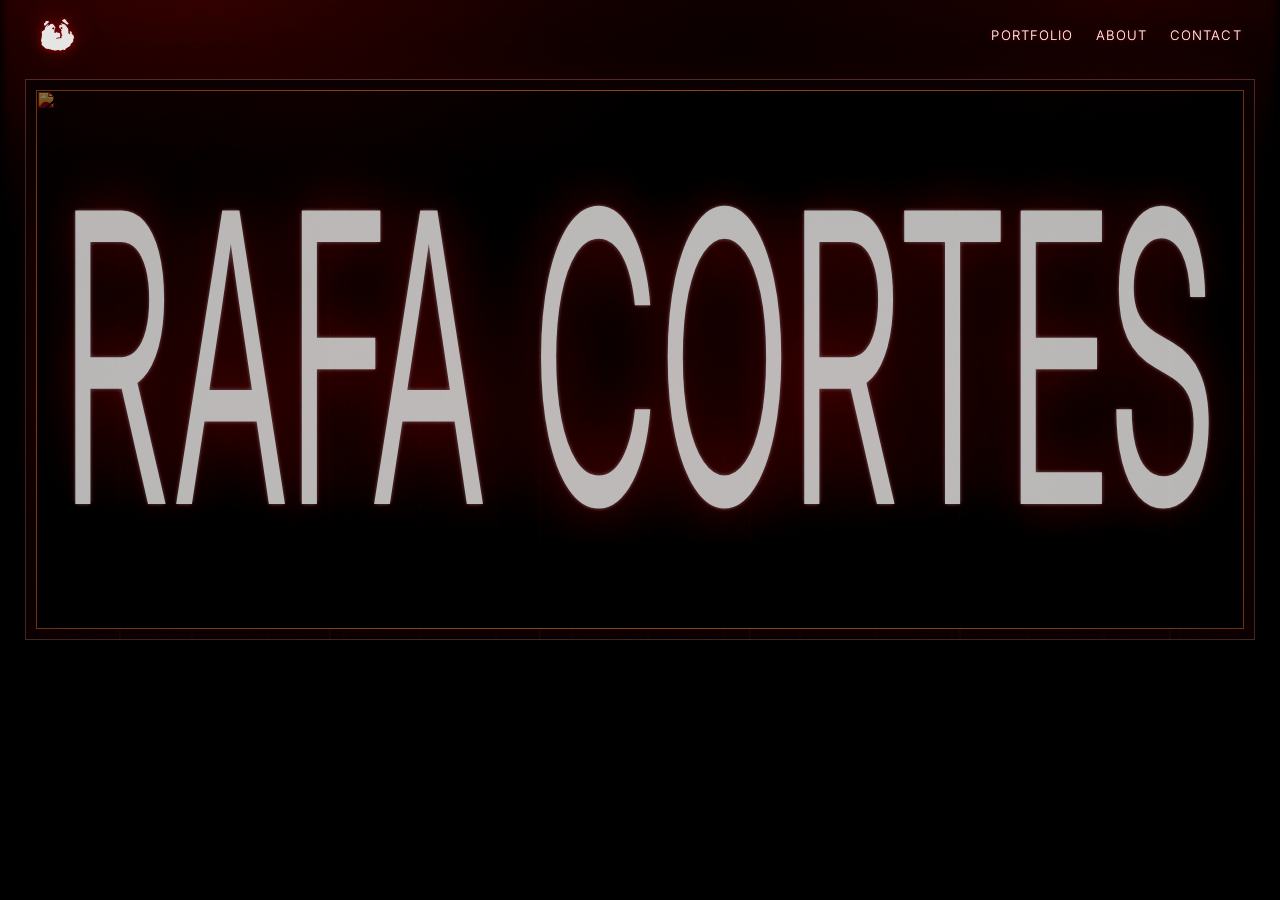
==== index.html @ aa6b23c1 "Initial Commit" ====
<!doctype html>
<html lang="en">
<head>
  <meta charset="UTF-8">
  <meta name="viewport" content="width=device-width, initial-scale=1.0">
  <title>RafaAC</title>
  <link rel="icon" type="image/png" href="assets/favicon.png">
  <link rel="preconnect" href="https://fonts.googleapis.com">
  <link rel="preconnect" href="https://fonts.gstatic.com" crossorigin>
  <link href="https://fonts.googleapis.com/css2?family=Bahiana&family=Inter:wght@300;400;500;700&family=Playfair+Display:wght@400;500&display=swap" rel="stylesheet">
  <link rel="stylesheet" href="styles.css">
</head>
<body>
  <svg width="0" height="0" aria-hidden="true" focusable="false" style="position:absolute">
    <defs>
      <filter id="heroGradientMap" color-interpolation-filters="sRGB">
        <feColorMatrix type="saturate" values="0" result="mono"/>
        <feComponentTransfer in="mono" result="mapped">
          <feFuncR type="table" tableValues="0.08 0.18 0.30 0.48 0.70 0.94 1.00 1.00"/>
          <feFuncG type="table" tableValues="0.02 0.04 0.06 0.10 0.16 0.40 0.78 0.98"/>
          <feFuncB type="table" tableValues="0.10 0.19 0.28 0.30 0.24 0.21 0.30 0.97"/>
        </feComponentTransfer>
      </filter>
    </defs>
  </svg>
  <div class="film-frame">
    <header class="top-bar">
      <a class="brand" href="/">
        <img src="assets/logo.png" alt="Rafa AC">
      </a>
      <nav class="nav-links" aria-label="Primary Navigation">
        <button type="button">Portfolio</button>
        <button type="button">About</button>
        <button type="button">Contact</button>
      </nav>
    </header>
    <div class="top-gradient-underlay" aria-hidden="true"></div>

    <main>
      <section class="hero" aria-label="Main Intro Section">
        <div class="hero-content">
          <figure class="hero-photo-frame" aria-hidden="true">
            <img src="https://ryderjt.com/assets/portfolio/Landscape/IMG_1327.JPG" alt="">
            <img class="hero-photo-gradient" src="https://ryderjt.com/assets/portfolio/Landscape/IMG_1327.JPG" alt="">
          </figure>
          <div class="title-hitbox" data-title="Rafa Cortes">
            <h1>Rafa Cortes</h1>
          </div>
        </div>
      </section>
    </main>
  </div>
  <script>
    const titleEl = document.querySelector(".hero-content h1");
    const titleBox = document.querySelector(".title-hitbox");
    const subtitleEl = document.querySelector(".hero-content p");
    const frameEl = document.querySelector(".hero-photo-frame");

    function fitTitleToFrame() {
      if (!titleEl || !titleBox || !frameEl) return;

      titleBox.style.setProperty("--title-stretch-x", "1");
      titleBox.style.setProperty("--title-stretch-y", "1");
      if (subtitleEl) {
        subtitleEl.style.setProperty("--subtitle-stretch-x", "1");
        subtitleEl.style.setProperty("--subtitle-stretch-y", "1");
      }

      const frameRect = frameEl.getBoundingClientRect();
      const titleRect = titleEl.getBoundingClientRect();
      const subtitleRect = subtitleEl ? subtitleEl.getBoundingClientRect() : null;
      if (!frameRect.width || !frameRect.height || !titleRect.width || !titleRect.height) return;

      const targetWidth = frameRect.width * 0.94;
      const targetHeight = frameRect.height * 0.78;
      const scaleX = targetWidth / titleRect.width;
      const scaleY = targetHeight / titleRect.height;
      let subtitleScaleX = 1;
      let subtitleScaleY = 1;
      if (subtitleRect && subtitleRect.width && subtitleRect.height) {
        const subtitleTargetWidth = frameRect.width * 0.34;
        subtitleScaleX = Math.max(1, Math.min(1.28, subtitleTargetWidth / subtitleRect.width));
        const subtitleTargetHeight = Math.max(subtitleRect.height, (window.innerHeight - frameRect.bottom) * 0.66);
        subtitleScaleY = Math.max(1, Math.min(2.8, subtitleTargetHeight / subtitleRect.height));
      }

      titleBox.style.setProperty("--title-stretch-x", scaleX.toFixed(4));
      titleBox.style.setProperty("--title-stretch-y", scaleY.toFixed(4));
      if (subtitleEl) {
        subtitleEl.style.setProperty("--subtitle-stretch-x", subtitleScaleX.toFixed(4));
        subtitleEl.style.setProperty("--subtitle-stretch-y", subtitleScaleY.toFixed(4));
      }
    }

    window.addEventListener("load", fitTitleToFrame);
    window.addEventListener("resize", fitTitleToFrame);

    if ("ResizeObserver" in window && frameEl) {
      const observer = new ResizeObserver(fitTitleToFrame);
      observer.observe(frameEl);
    }
  </script>
</body>
</html>
---- styles.css ----
:root {
  --bg-black: #060606;
  --text-white: #f7f7f7;
  --accent-red: #c80f16;
  --accent-red-soft: rgba(200, 15, 22, 0.55);
  --film-grain-opacity: 0.15;
  --film-halation-strength: 0.18;
  --film-vignette-opacity: 0.42;
  --film-scratch-opacity: 0.16;
  --film-flicker-opacity: 0.06;
  --film-text-halation: 0.78;
}

@font-face {
  font-family: "Akira Expanded";
  src: local("Akira Expanded"), local("Akira Expanded Demo");
  font-display: swap;
}

* {
  box-sizing: border-box;
}

html,
body {
  margin: 0;
  padding: 0;
  min-height: 100%;
}

body {
  font-family: "Inter", sans-serif;
  background: var(--bg-black);
  color: var(--text-white);
  position: relative;
  overflow-x: hidden;
}

.film-frame {
  min-height: 100vh;
  isolation: isolate;
  position: relative;
  filter: saturate(0.93) contrast(1.16) sepia(0.035) brightness(0.9);
}

.film-frame::before,
.film-frame::after {
  content: "";
  position: fixed;
  inset: 0;
  pointer-events: none;
  z-index: 998;
}

.film-frame::before {
  background:
    repeating-linear-gradient(
      90deg,
      rgba(230, 230, 230, 0) 0,
      rgba(230, 230, 230, 0) 118px,
      rgba(230, 230, 230, var(--film-scratch-opacity)) 120px,
      rgba(230, 230, 230, 0) 121px,
      rgba(230, 230, 230, 0) 210px
    ),
    repeating-linear-gradient(
      90deg,
      rgba(120, 120, 120, 0) 0,
      rgba(120, 120, 120, 0) 39px,
      rgba(120, 120, 120, calc(var(--film-scratch-opacity) * 0.65)) 40px,
      rgba(120, 120, 120, 0) 41px,
      rgba(120, 120, 120, 0) 76px
    );
  mix-blend-mode: screen;
  opacity: 0.2;
  -webkit-mask-image: linear-gradient(
    to bottom,
    rgba(0, 0, 0, 0) 0%,
    rgba(0, 0, 0, 0) 12%,
    rgba(0, 0, 0, 0.35) 22%,
    rgba(0, 0, 0, 0.75) 34%,
    rgba(0, 0, 0, 1) 46%
  );
  mask-image: linear-gradient(
    to bottom,
    rgba(0, 0, 0, 0) 0%,
    rgba(0, 0, 0, 0) 12%,
    rgba(0, 0, 0, 0.35) 22%,
    rgba(0, 0, 0, 0.75) 34%,
    rgba(0, 0, 0, 1) 46%
  );
}

.film-frame::after {
  background:
    radial-gradient(circle at 14% 24%, rgba(255, 255, 255, calc(var(--film-flicker-opacity) * 0.9)) 0 1px, rgba(255, 255, 255, 0) 2px),
    radial-gradient(circle at 72% 62%, rgba(255, 255, 255, calc(var(--film-flicker-opacity) * 0.8)) 0 1px, rgba(255, 255, 255, 0) 2px),
    radial-gradient(circle at 48% 78%, rgba(255, 255, 255, calc(var(--film-flicker-opacity) * 0.7)) 0 1px, rgba(255, 255, 255, 0) 2px);
  background-size: 320px 320px, 270px 270px, 350px 350px;
  mix-blend-mode: screen;
  opacity: 0.32;
  animation: filmFlicker 1.6s steps(4, end) infinite;
}

body::before,
body::after {
  content: "";
  position: fixed;
  inset: -30%;
  pointer-events: none;
  z-index: 999;
}

body::before {
  z-index: 0;
  background:
    radial-gradient(
      circle at 22% 12%,
      rgba(214, 24, 35, calc(var(--film-halation-strength) * 0.95)) 0%,
      rgba(214, 24, 35, 0) 44%
    ),
    radial-gradient(
      circle at 78% 16%,
      rgba(174, 20, 29, calc(var(--film-halation-strength) * 0.7)) 0%,
      rgba(174, 20, 29, 0) 38%
    ),
    radial-gradient(
      circle at 50% 84%,
      rgba(74, 12, 14, calc(var(--film-halation-strength) * 0.42)) 0%,
      rgba(74, 12, 14, 0) 54%
    );
  mix-blend-mode: screen;
  filter: blur(24px) saturate(1.05);
}

body::after {
  inset: 0;
  background-image:
    radial-gradient(ellipse at center, rgba(0, 0, 0, 0) 36%, rgba(0, 0, 0, var(--film-vignette-opacity)) 100%),
    url("data:image/svg+xml,%3Csvg xmlns='http://www.w3.org/2000/svg' viewBox='0 0 160 160'%3E%3Cfilter id='g'%3E%3CfeTurbulence type='fractalNoise' baseFrequency='1.85' numOctaves='2' stitchTiles='stitch'/%3E%3C/filter%3E%3Crect width='160' height='160' filter='url(%23g)'/%3E%3C/svg%3E");
  background-size: cover, 210px 210px;
  background-repeat: no-repeat, repeat;
  mix-blend-mode: soft-light;
  opacity: calc(var(--film-grain-opacity) + 0.06);
  animation: grainShift 0.22s steps(2, end) infinite;
}

@keyframes grainShift {
  0% {
    transform: translate(0, 0);
  }
  25% {
    transform: translate(-1.2%, 0.8%);
  }
  50% {
    transform: translate(1%, -1.1%);
  }
  75% {
    transform: translate(-0.6%, -0.7%);
  }
  100% {
    transform: translate(0, 0);
  }
}

@keyframes filmFlicker {
  0% {
    opacity: 0.22;
  }
  20% {
    opacity: 0.31;
  }
  40% {
    opacity: 0.25;
  }
  72% {
    opacity: 0.36;
  }
  100% {
    opacity: 0.27;
  }
}

.top-bar {
  position: fixed;
  top: 0;
  left: 0;
  width: 100%;
  z-index: 10;
  display: flex;
  align-items: center;
  justify-content: space-between;
  padding: 1rem clamp(1rem, 3vw, 2.5rem);
  font-size: clamp(0.82rem, 1vw, 0.96rem);
  isolation: isolate;
}

.top-bar::after {
  content: none;
}

.top-gradient-underlay {
  position: fixed;
  top: -10vh;
  left: 0;
  width: 100%;
  height: min(54vh, 470px);
  z-index: 1;
  pointer-events: none;
  background:
    radial-gradient(
      ellipse 76% 78% at 14% 16%,
      rgba(200, 15, 22, 0.36) 0%,
      rgba(200, 15, 22, 0.2) 34%,
      rgba(200, 15, 22, 0.07) 60%,
      rgba(200, 15, 22, 0) 84%
    ),
    radial-gradient(
      ellipse 56% 66% at 88% 14%,
      rgba(200, 15, 22, 0.27) 0%,
      rgba(200, 15, 22, 0.15) 34%,
      rgba(200, 15, 22, 0.06) 58%,
      rgba(200, 15, 22, 0) 82%
    );
  filter: blur(6px);
}

.brand {
  position: relative;
  display: inline-flex;
  align-items: center;
  text-decoration: none;
}

.brand::after {
  content: "";
  position: absolute;
  inset: -24% -12%;
  z-index: -1;
  pointer-events: none;
  background:
    radial-gradient(
      ellipse at 38% 42%,
      rgba(214, 24, 35, calc(var(--film-halation-strength) * 1.25)) 0%,
      rgba(214, 24, 35, 0) 62%
    ),
    radial-gradient(
      ellipse at 62% 54%,
      rgba(174, 20, 29, calc(var(--film-halation-strength) * 0.95)) 0%,
      rgba(174, 20, 29, 0) 66%
    );
  filter: blur(9px);
  mix-blend-mode: screen;
  opacity: 0.8;
}

.brand img {
  display: block;
  width: auto;
  height: clamp(28px, 3vw, 40px);
  filter:
    drop-shadow(0 0 0.2em rgba(214, 24, 35, calc(var(--film-text-halation) * 0.7)))
    drop-shadow(0 0 0.45em rgba(174, 20, 29, calc(var(--film-text-halation) * 0.55)))
    drop-shadow(0 0 0.9em rgba(74, 12, 14, calc(var(--film-text-halation) * 0.45)));
}

.nav-links {
  display: flex;
  gap: clamp(0.5rem, 1.8vw, 1.5rem);
}

.nav-links button {
  border: none;
  background: transparent;
  color: var(--text-white);
  font: inherit;
  font-weight: 300;
  text-transform: uppercase;
  letter-spacing: 0.08em;
  cursor: pointer;
  padding: 0.25rem 0;
}

.hero {
  position: relative;
  min-height: 100vh;
  width: 100%;
  display: grid;
  place-items: center;
  text-align: center;
  padding: 5rem 1rem 2rem;
  background: var(--bg-black);
  overflow: hidden;
}

.hero::before {
  content: "";
  position: absolute;
  inset: 0;
  z-index: 0;
  pointer-events: none;
  background-image: url("data:image/svg+xml,%3Csvg xmlns='http://www.w3.org/2000/svg' viewBox='0 0 220 220'%3E%3Cfilter id='n'%3E%3CfeTurbulence type='fractalNoise' baseFrequency='1.35' numOctaves='2' stitchTiles='stitch'/%3E%3C/filter%3E%3Crect width='220' height='220' filter='url(%23n)' opacity='1'/%3E%3C/svg%3E");
  background-size: 320px 320px;
  mix-blend-mode: multiply;
  opacity: 1;
  filter: grayscale(1) contrast(430%) brightness(0.88);
}

.hero::after {
  content: "";
  position: absolute;
  inset: 0;
  z-index: 0;
  pointer-events: none;
  background-image: url("data:image/svg+xml,%3Csvg xmlns='http://www.w3.org/2000/svg' viewBox='0 0 160 160'%3E%3Cfilter id='n2'%3E%3CfeTurbulence type='turbulence' baseFrequency='2.4' numOctaves='1' stitchTiles='stitch'/%3E%3C/filter%3E%3Crect width='160' height='160' filter='url(%23n2)' opacity='1'/%3E%3C/svg%3E");
  background-size: 190px 190px;
  mix-blend-mode: soft-light;
  opacity: 0.84;
  filter: grayscale(1) contrast(520%);
}

.hero-content {
  --hero-frame-ratio: 11 / 5;
  --hero-image-position: 50% 45%;
  --subtitle-bottom-pad: clamp(0.8rem, 2vh, 1.6rem);
  position: relative;
  z-index: 2;
  transform: translateY(0);
  display: grid;
  grid-template-areas:
    "stack"
    "spacer"
    "subtitle";
  grid-template-rows: auto 1fr auto;
  justify-items: center;
  align-self: stretch;
  row-gap: 0.55rem;
  min-height: 100%;
  padding-bottom: var(--subtitle-bottom-pad);
  width: min(96vw, 1340px);
  margin: 0 auto;
}

.hero-photo-frame {
  grid-area: stack;
  position: relative;
  width: min(96vw, 1340px);
  aspect-ratio: var(--hero-frame-ratio);
  transform: none;
  margin: 0;
  z-index: 0;
  overflow: hidden;
  border: 10px solid #1f1212;
  outline: 1px solid rgba(255, 255, 255, 0.18);
  box-shadow:
    0 20px 55px rgba(0, 0, 0, 0.65),
    0 0 0 1px rgba(96, 24, 24, 0.55),
    0 0 38px rgba(114, 16, 22, 0.42);
}

.hero-photo-frame img {
  position: relative;
  z-index: 0;
  display: block;
  width: 100%;
  height: 100%;
  object-fit: cover;
  object-position: var(--hero-image-position);
  filter: grayscale(1) contrast(1.12) brightness(0.78);
}

.hero-photo-frame .hero-photo-gradient {
  position: absolute;
  inset: 0;
  z-index: 1;
  width: 100%;
  height: 100%;
  object-fit: cover;
  object-position: var(--hero-image-position);
  filter: url(#heroGradientMap) contrast(1.14) brightness(0.8);
}

.hero-photo-frame::before {
  content: none;
  position: absolute;
  inset: 0;
  z-index: 1;
  pointer-events: none;
}

.hero-photo-frame::after {
  content: "";
  position: absolute;
  inset: 0;
  z-index: 2;
  background-image: radial-gradient(ellipse at center, rgba(0, 0, 0, 0) 32%, rgba(0, 0, 0, 0.36) 100%);
  pointer-events: none;
}

.title-hitbox {
  --title-stretch-x: 1;
  --title-stretch-y: 1;
  grid-area: stack;
  display: grid;
  place-items: center;
  position: relative;
  z-index: 3;
  width: 100%;
  height: 100%;
  max-width: 100%;
  max-height: 100%;
}

.title-hitbox::before {
  content: attr(data-title);
  position: absolute;
  inset: 0;
  display: grid;
  place-items: center;
  font-size: clamp(2.4rem, 8vw, 7rem);
  line-height: 1.08;
  font-family: "Akira Expanded", "Inter", sans-serif;
  font-weight: 400;
  text-transform: uppercase;
  letter-spacing: 0.015em;
  white-space: nowrap;
  color: transparent;
  background-image: url("https://ryderjt.com/assets/portfolio/Landscape/IMG_1327.JPG");
  background-size:
    calc(100% / var(--title-stretch-x))
    calc(100% / var(--title-stretch-y));
  background-position: center;
  -webkit-background-clip: text;
  background-clip: text;
  filter: grayscale(1) contrast(1.12) brightness(0.78);
  transform: scale(var(--title-stretch-x), var(--title-stretch-y));
  transform-origin: center center;
  pointer-events: none;
}

:is(h1, h2, h3, h4, h5, h6, p, a, button, span, li, label, small, strong, em) {
  text-shadow:
    0 0 0.02em rgba(255, 255, 255, 0.5),
    0 0 0.22em rgba(214, 24, 35, calc(var(--film-text-halation) * 0.75)),
    0 0 0.5em rgba(174, 20, 29, calc(var(--film-text-halation) * 0.62)),
    0 0 0.95em rgba(74, 12, 14, calc(var(--film-text-halation) * 0.48));
}

.hero-content::before {
  content: "";
  position: absolute;
  left: 50%;
  top: 42%;
  width: min(96vw, 1250px);
  height: min(52vh, 560px);
  transform: translate(-50%, -50%);
  pointer-events: none;
  z-index: -1;
  background: radial-gradient(
    ellipse at center,
    rgba(200, 15, 22, 0.11) 0%,
    rgba(200, 15, 22, 0.06) 38%,
    rgba(200, 15, 22, 0.02) 66%,
    rgba(200, 15, 22, 0) 90%
  );
  filter: blur(14px);
  -webkit-mask-image: linear-gradient(
    to bottom,
    transparent 0%,
    rgba(0, 0, 0, 0.85) 18%,
    rgba(0, 0, 0, 0.95) 50%,
    rgba(0, 0, 0, 0.85) 82%,
    transparent 100%
  );
  mask-image: linear-gradient(
    to bottom,
    transparent 0%,
    rgba(0, 0, 0, 0.85) 18%,
    rgba(0, 0, 0, 0.95) 50%,
    rgba(0, 0, 0, 0.85) 82%,
    transparent 100%
  );
}

.hero-content h1 {
  margin: 0;
  width: auto;
  max-width: none;
  font-size: clamp(2.4rem, 8vw, 7rem);
  line-height: 1.08;
  font-family: "Akira Expanded", "Inter", sans-serif;
  font-weight: 400;
  text-transform: uppercase;
  letter-spacing: 0.015em;
  white-space: nowrap;
  transform: scale(var(--title-stretch-x), var(--title-stretch-y));
  transform-origin: center center;
  filter: drop-shadow(0 8px 18px rgba(0, 0, 0, 0.35));
  color: #ffffff;
  mix-blend-mode: difference;
  opacity: 0.75;
}

.hero-content p {
  --subtitle-stretch-x: 1;
  --subtitle-stretch-y: 1;
  grid-area: subtitle;
  margin: 0;
  position: relative;
  z-index: 2;
  font-size: clamp(0.95rem, 1.2vw, 1.1rem);
  font-weight: 300;
  font-family: "Playfair Display", serif;
  text-transform: lowercase;
  letter-spacing: 0.08em;
  transform: scale(var(--subtitle-stretch-x), var(--subtitle-stretch-y));
  transform-origin: center top;
  color: transparent;
  background-image: linear-gradient(
    90deg,
    #f3f3f3 0%,
    #a53b17 20%,
    #6e071a 46%,
    #bf3d10 68%,
    #f3f3f3 100%
  );
  -webkit-background-clip: text;
  background-clip: text;
  filter: contrast(1.08) brightness(0.88);
  opacity: 0.75;
}

@media (max-width: 1120px) {
  .hero-content {
    --hero-frame-ratio: 16 / 9;
    --hero-image-position: 50% 48%;
  }
}

@media (max-width: 860px) {
  .hero-content {
    --hero-frame-ratio: 4 / 3;
    --hero-image-position: 50% 52%;
  }
}

@media (max-width: 680px) {
  .hero-content {
    --hero-frame-ratio: 1 / 1;
    --hero-image-position: 50% 56%;
  }
}

@media (max-width: 560px) {
  .hero-content {
    --hero-frame-ratio: 5 / 6;
    --hero-image-position: 50% 60%;
    transform: translateY(0);
    row-gap: 0.45rem;
  }

  .hero-photo-frame {
    width: min(97vw, 700px);
    border-width: 8px;
  }

  .top-bar {
    padding-top: 0.9rem;
    padding-bottom: 0.9rem;
  }

  .nav-links {
    gap: 0.75rem;
  }

  .nav-links button {
    font-size: 0.82rem;
  }
}

@media (prefers-reduced-motion: reduce) {
  .film-frame::after,
  body::after {
    animation: none;
  }
}
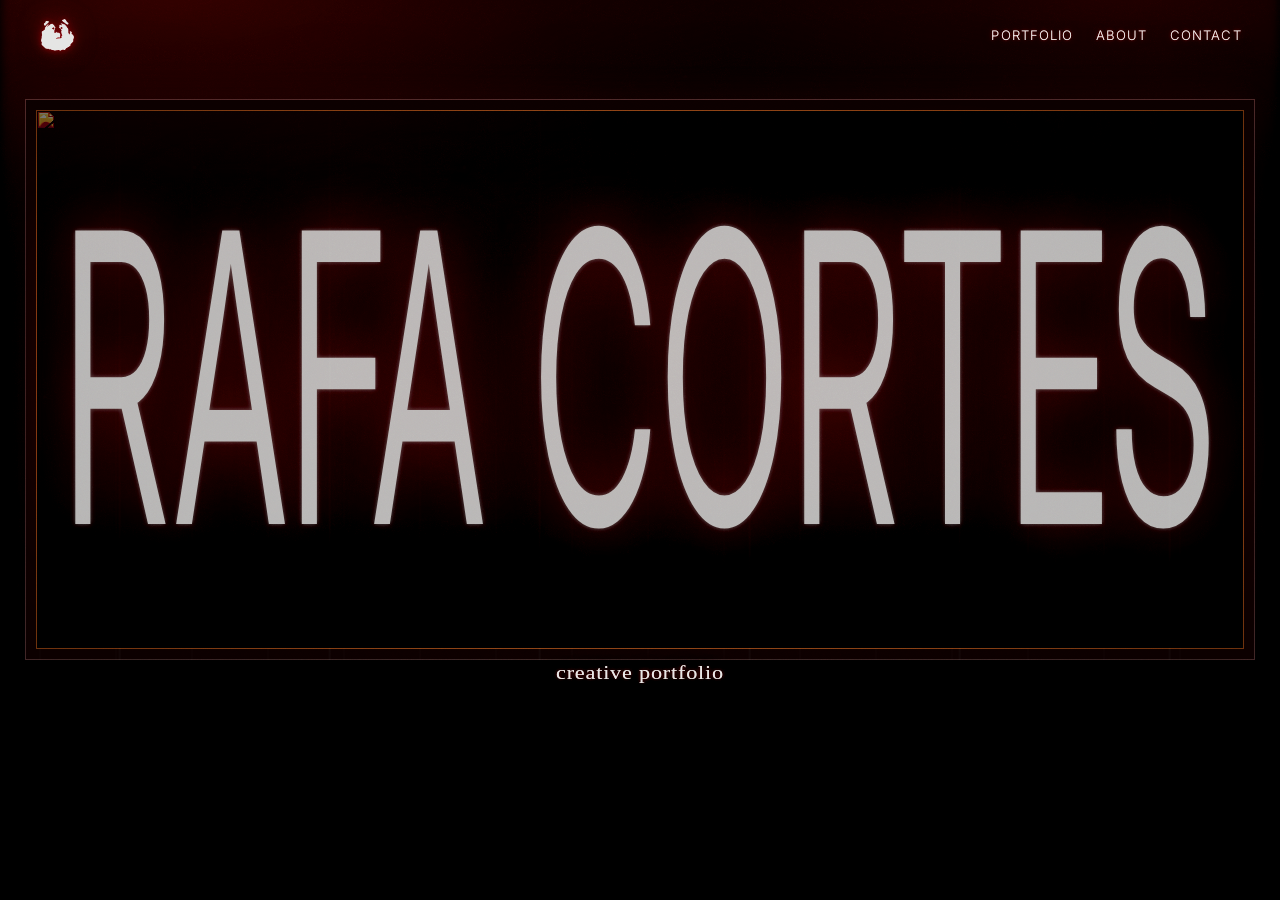
==== commit fb3d0943: "commit" ====
--- a/index.html
+++ b/index.html
@@ -46,6 +46,7 @@
           <div class="title-hitbox" data-title="Rafa Cortes">
             <h1>Rafa Cortes</h1>
           </div>
+          <p>creative portfolio</p>
         </div>
       </section>
     </main>
@@ -63,7 +64,6 @@
       titleBox.style.setProperty("--title-stretch-y", "1");
       if (subtitleEl) {
         subtitleEl.style.setProperty("--subtitle-stretch-x", "1");
-        subtitleEl.style.setProperty("--subtitle-stretch-y", "1");
       }
 
       const frameRect = frameEl.getBoundingClientRect();
@@ -76,19 +76,15 @@
       const scaleX = targetWidth / titleRect.width;
       const scaleY = targetHeight / titleRect.height;
       let subtitleScaleX = 1;
-      let subtitleScaleY = 1;
       if (subtitleRect && subtitleRect.width && subtitleRect.height) {
-        const subtitleTargetWidth = frameRect.width * 0.34;
-        subtitleScaleX = Math.max(1, Math.min(1.28, subtitleTargetWidth / subtitleRect.width));
-        const subtitleTargetHeight = Math.max(subtitleRect.height, (window.innerHeight - frameRect.bottom) * 0.66);
-        subtitleScaleY = Math.max(1, Math.min(2.8, subtitleTargetHeight / subtitleRect.height));
+        const subtitleTargetWidth = frameRect.width * 0.48;
+        subtitleScaleX = Math.max(1, Math.min(1.2, subtitleTargetWidth / subtitleRect.width));
       }
 
       titleBox.style.setProperty("--title-stretch-x", scaleX.toFixed(4));
       titleBox.style.setProperty("--title-stretch-y", scaleY.toFixed(4));
       if (subtitleEl) {
         subtitleEl.style.setProperty("--subtitle-stretch-x", subtitleScaleX.toFixed(4));
-        subtitleEl.style.setProperty("--subtitle-stretch-y", subtitleScaleY.toFixed(4));
       }
     }
 
--- a/styles.css
+++ b/styles.css
@@ -287,7 +287,7 @@
   display: grid;
   place-items: center;
   text-align: center;
-  padding: 5rem 1rem 2rem;
+  padding: 6.25rem 1rem 2rem;
   background: var(--bg-black);
   overflow: hidden;
 }
@@ -328,13 +328,12 @@
   display: grid;
   grid-template-areas:
     "stack"
-    "spacer"
     "subtitle";
-  grid-template-rows: auto 1fr auto;
+  grid-template-rows: auto auto;
   justify-items: center;
-  align-self: stretch;
-  row-gap: 0.55rem;
-  min-height: 100%;
+  align-self: start;
+  row-gap: 0.2rem;
+  min-height: 0;
   padding-bottom: var(--subtitle-bottom-pad);
   width: min(96vw, 1340px);
   margin: 0 auto;
@@ -502,31 +501,20 @@
 
 .hero-content p {
   --subtitle-stretch-x: 1;
-  --subtitle-stretch-y: 1;
   grid-area: subtitle;
   margin: 0;
   position: relative;
   z-index: 2;
-  font-size: clamp(0.95rem, 1.2vw, 1.1rem);
-  font-weight: 300;
+  font-size: clamp(1.05rem, 1.45vw, 1.3rem);
+  font-weight: 400;
   font-family: "Playfair Display", serif;
   text-transform: lowercase;
-  letter-spacing: 0.08em;
-  transform: scale(var(--subtitle-stretch-x), var(--subtitle-stretch-y));
+  letter-spacing: 0.035em;
+  color: var(--text-white);
+  filter: none;
+  opacity: 1;
+  transform: scaleX(var(--subtitle-stretch-x));
   transform-origin: center top;
-  color: transparent;
-  background-image: linear-gradient(
-    90deg,
-    #f3f3f3 0%,
-    #a53b17 20%,
-    #6e071a 46%,
-    #bf3d10 68%,
-    #f3f3f3 100%
-  );
-  -webkit-background-clip: text;
-  background-clip: text;
-  filter: contrast(1.08) brightness(0.88);
-  opacity: 0.75;
 }
 
 @media (max-width: 1120px) {
@@ -555,7 +543,7 @@
     --hero-frame-ratio: 5 / 6;
     --hero-image-position: 50% 60%;
     transform: translateY(0);
-    row-gap: 0.45rem;
+    row-gap: 0.2rem;
   }
 
   .hero-photo-frame {
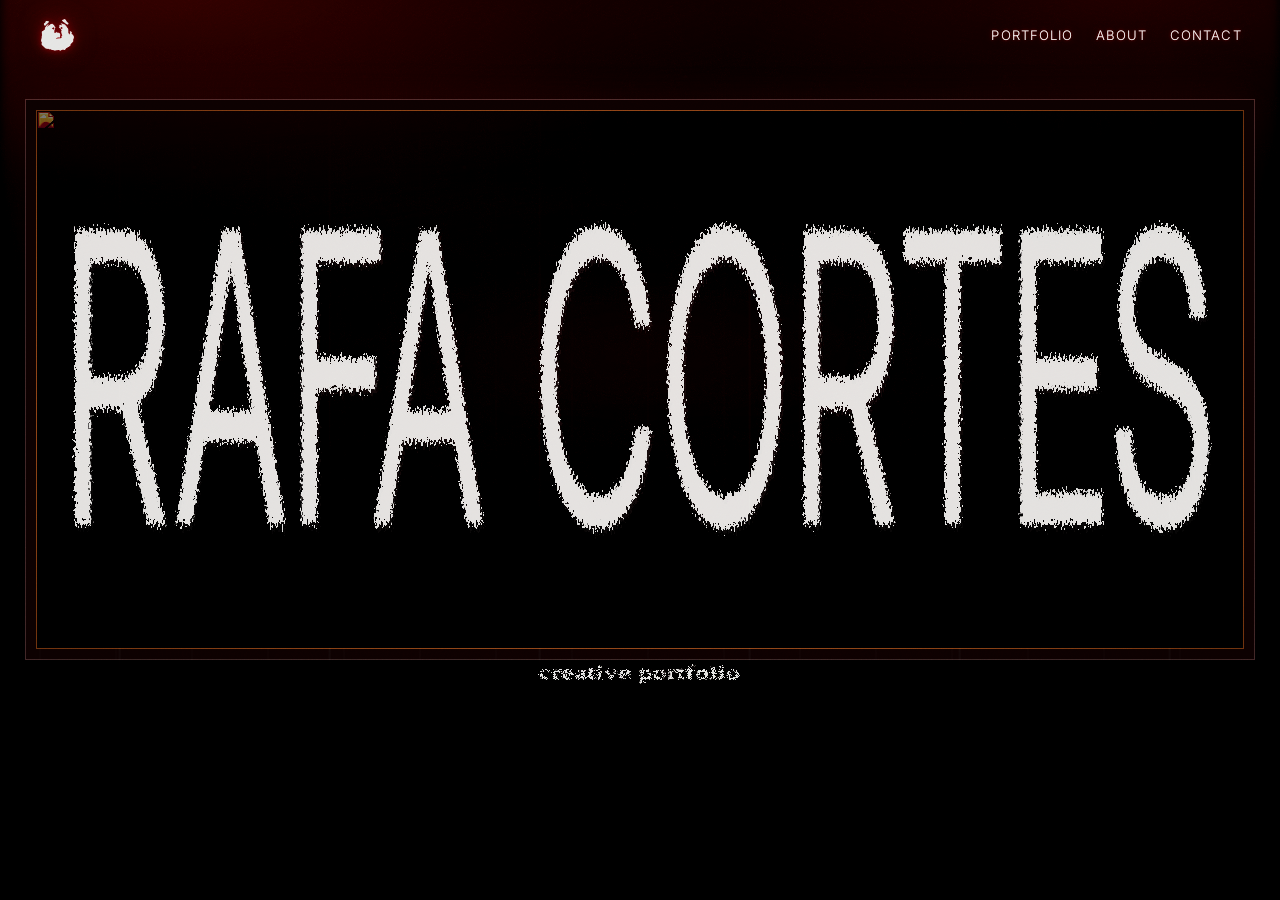
==== commit 8b2af471: "commit" ====
--- a/index.html
+++ b/index.html
@@ -19,6 +19,13 @@
           <feFuncR type="table" tableValues="0.08 0.18 0.30 0.48 0.70 0.94 1.00 1.00"/>
           <feFuncG type="table" tableValues="0.02 0.04 0.06 0.10 0.16 0.40 0.78 0.98"/>
           <feFuncB type="table" tableValues="0.10 0.19 0.28 0.30 0.24 0.21 0.30 0.97"/>
+        </feComponentTransfer>
+      </filter>
+      <filter id="distressedText" x="-10%" y="-18%" width="120%" height="140%" color-interpolation-filters="sRGB">
+        <feTurbulence type="fractalNoise" baseFrequency="0.95" numOctaves="2" seed="7" result="noise"/>
+        <feDisplacementMap in="SourceGraphic" in2="noise" scale="6" xChannelSelector="R" yChannelSelector="G" result="warped"/>
+        <feComponentTransfer in="warped">
+          <feFuncA type="table" tableValues="0 0.08 0.32 0.88 1 1"/>
         </feComponentTransfer>
       </filter>
     </defs>
@@ -46,7 +53,7 @@
           <div class="title-hitbox" data-title="Rafa Cortes">
             <h1>Rafa Cortes</h1>
           </div>
-          <p>creative portfolio</p>
+          <p data-subtitle="creative portfolio">creative portfolio</p>
         </div>
       </section>
     </main>
--- a/styles.css
+++ b/styles.css
@@ -9,6 +9,9 @@
   --film-scratch-opacity: 0.16;
   --film-flicker-opacity: 0.06;
   --film-text-halation: 0.78;
+  --film-dust-opacity: 0.12;
+  --film-wear-opacity: 0.14;
+  --text-distress-opacity: 0.9;
 }
 
 @font-face {
@@ -135,12 +138,17 @@
 body::after {
   inset: 0;
   background-image:
+    radial-gradient(circle at 12% 18%, rgba(0, 0, 0, var(--film-wear-opacity)) 0 2.4%, rgba(0, 0, 0, 0) 6%),
+    radial-gradient(circle at 78% 66%, rgba(0, 0, 0, calc(var(--film-wear-opacity) * 0.92)) 0 1.9%, rgba(0, 0, 0, 0) 5%),
+    radial-gradient(circle at 44% 82%, rgba(0, 0, 0, calc(var(--film-wear-opacity) * 0.78)) 0 1.6%, rgba(0, 0, 0, 0) 4.2%),
+    repeating-radial-gradient(circle at center, rgba(255, 255, 255, var(--film-dust-opacity)) 0 0.6px, rgba(255, 255, 255, 0) 1.2px 4px),
     radial-gradient(ellipse at center, rgba(0, 0, 0, 0) 36%, rgba(0, 0, 0, var(--film-vignette-opacity)) 100%),
     url("data:image/svg+xml,%3Csvg xmlns='http://www.w3.org/2000/svg' viewBox='0 0 160 160'%3E%3Cfilter id='g'%3E%3CfeTurbulence type='fractalNoise' baseFrequency='1.85' numOctaves='2' stitchTiles='stitch'/%3E%3C/filter%3E%3Crect width='160' height='160' filter='url(%23g)'/%3E%3C/svg%3E");
-  background-size: cover, 210px 210px;
-  background-repeat: no-repeat, repeat;
+  background-size: 100% 100%, 100% 100%, 100% 100%, 190px 190px, cover, 210px 210px;
+  background-repeat: no-repeat, no-repeat, no-repeat, repeat, no-repeat, repeat;
+  background-position: 0 0, 0 0, 0 0, 0 0, 0 0, 0 0;
   mix-blend-mode: soft-light;
-  opacity: calc(var(--film-grain-opacity) + 0.06);
+  opacity: calc(var(--film-grain-opacity) + 0.08);
   animation: grainShift 0.22s steps(2, end) infinite;
 }
 
@@ -423,16 +431,46 @@
   letter-spacing: 0.015em;
   white-space: nowrap;
   color: transparent;
-  background-image: url("https://ryderjt.com/assets/portfolio/Landscape/IMG_1327.JPG");
+  background-image:
+    repeating-linear-gradient(
+      180deg,
+      rgba(255, 255, 255, 0.97) 0,
+      rgba(255, 255, 255, 0.97) 3px,
+      rgba(236, 236, 236, 0.93) 4px,
+      rgba(255, 255, 255, 0.97) 6px
+    ),
+    url("data:image/svg+xml,%3Csvg xmlns='http://www.w3.org/2000/svg' viewBox='0 0 160 160'%3E%3Cfilter id='g'%3E%3CfeTurbulence type='fractalNoise' baseFrequency='1.9' numOctaves='2' stitchTiles='stitch'/%3E%3C/filter%3E%3Crect width='160' height='160' filter='url(%23g)'/%3E%3C/svg%3E");
   background-size:
-    calc(100% / var(--title-stretch-x))
-    calc(100% / var(--title-stretch-y));
-  background-position: center;
+    calc(100% / var(--title-stretch-x)) calc(100% / var(--title-stretch-y)),
+    150px 150px;
+  background-position: center, center;
+  background-blend-mode: normal, multiply;
   -webkit-background-clip: text;
   background-clip: text;
-  filter: grayscale(1) contrast(1.12) brightness(0.78);
+  filter: url(#distressedText) contrast(1.08) brightness(1.06);
   transform: scale(var(--title-stretch-x), var(--title-stretch-y));
   transform-origin: center center;
+  opacity: var(--text-distress-opacity);
+  pointer-events: none;
+}
+
+.title-hitbox::after {
+  content: attr(data-title);
+  position: absolute;
+  inset: 0;
+  display: grid;
+  place-items: center;
+  font-size: clamp(2.4rem, 8vw, 7rem);
+  line-height: 1.08;
+  font-family: "Akira Expanded", "Inter", sans-serif;
+  font-weight: 400;
+  text-transform: uppercase;
+  letter-spacing: 0.015em;
+  white-space: nowrap;
+  color: rgba(255, 255, 255, 0.18);
+  transform: scale(var(--title-stretch-x), var(--title-stretch-y)) translate(0.012em, 0.01em);
+  transform-origin: center center;
+  filter: url(#distressedText) blur(0.15px);
   pointer-events: none;
 }
 
@@ -493,10 +531,10 @@
   white-space: nowrap;
   transform: scale(var(--title-stretch-x), var(--title-stretch-y));
   transform-origin: center center;
-  filter: drop-shadow(0 8px 18px rgba(0, 0, 0, 0.35));
-  color: #ffffff;
-  mix-blend-mode: difference;
-  opacity: 0.75;
+  color: transparent;
+  filter: none;
+  text-shadow: none;
+  opacity: 0;
 }
 
 .hero-content p {
@@ -510,11 +548,54 @@
   font-family: "Playfair Display", serif;
   text-transform: lowercase;
   letter-spacing: 0.035em;
-  color: var(--text-white);
+  color: transparent;
   filter: none;
+  text-shadow: none;
   opacity: 1;
   transform: scaleX(var(--subtitle-stretch-x));
   transform-origin: center top;
+}
+
+.hero-content p::before {
+  content: attr(data-subtitle);
+  position: absolute;
+  inset: 0;
+  z-index: 1;
+  display: grid;
+  place-items: center;
+  color: transparent;
+  background-image:
+    repeating-linear-gradient(
+      180deg,
+      rgba(255, 255, 255, 0.98) 0,
+      rgba(255, 255, 255, 0.98) 2px,
+      rgba(236, 236, 236, 0.92) 3px,
+      rgba(255, 255, 255, 0.98) 5px
+    ),
+    url("data:image/svg+xml,%3Csvg xmlns='http://www.w3.org/2000/svg' viewBox='0 0 160 160'%3E%3Cfilter id='g'%3E%3CfeTurbulence type='fractalNoise' baseFrequency='2.1' numOctaves='2' stitchTiles='stitch'/%3E%3C/filter%3E%3Crect width='160' height='160' filter='url(%23g)'/%3E%3C/svg%3E");
+  background-size: 100% 100%, 130px 130px;
+  background-position: center, center;
+  background-blend-mode: normal, multiply;
+  -webkit-background-clip: text;
+  background-clip: text;
+  filter: url(#distressedText) contrast(1.06) brightness(1.04);
+  transform: scaleX(var(--subtitle-stretch-x));
+  transform-origin: center top;
+  pointer-events: none;
+}
+
+.hero-content p::after {
+  content: attr(data-subtitle);
+  position: absolute;
+  inset: 0;
+  z-index: 1;
+  display: grid;
+  place-items: center;
+  color: rgba(255, 255, 255, 0.16);
+  filter: url(#distressedText) blur(0.12px);
+  transform: scaleX(var(--subtitle-stretch-x)) translate(0.014em, 0.008em);
+  transform-origin: center top;
+  pointer-events: none;
 }
 
 @media (max-width: 1120px) {
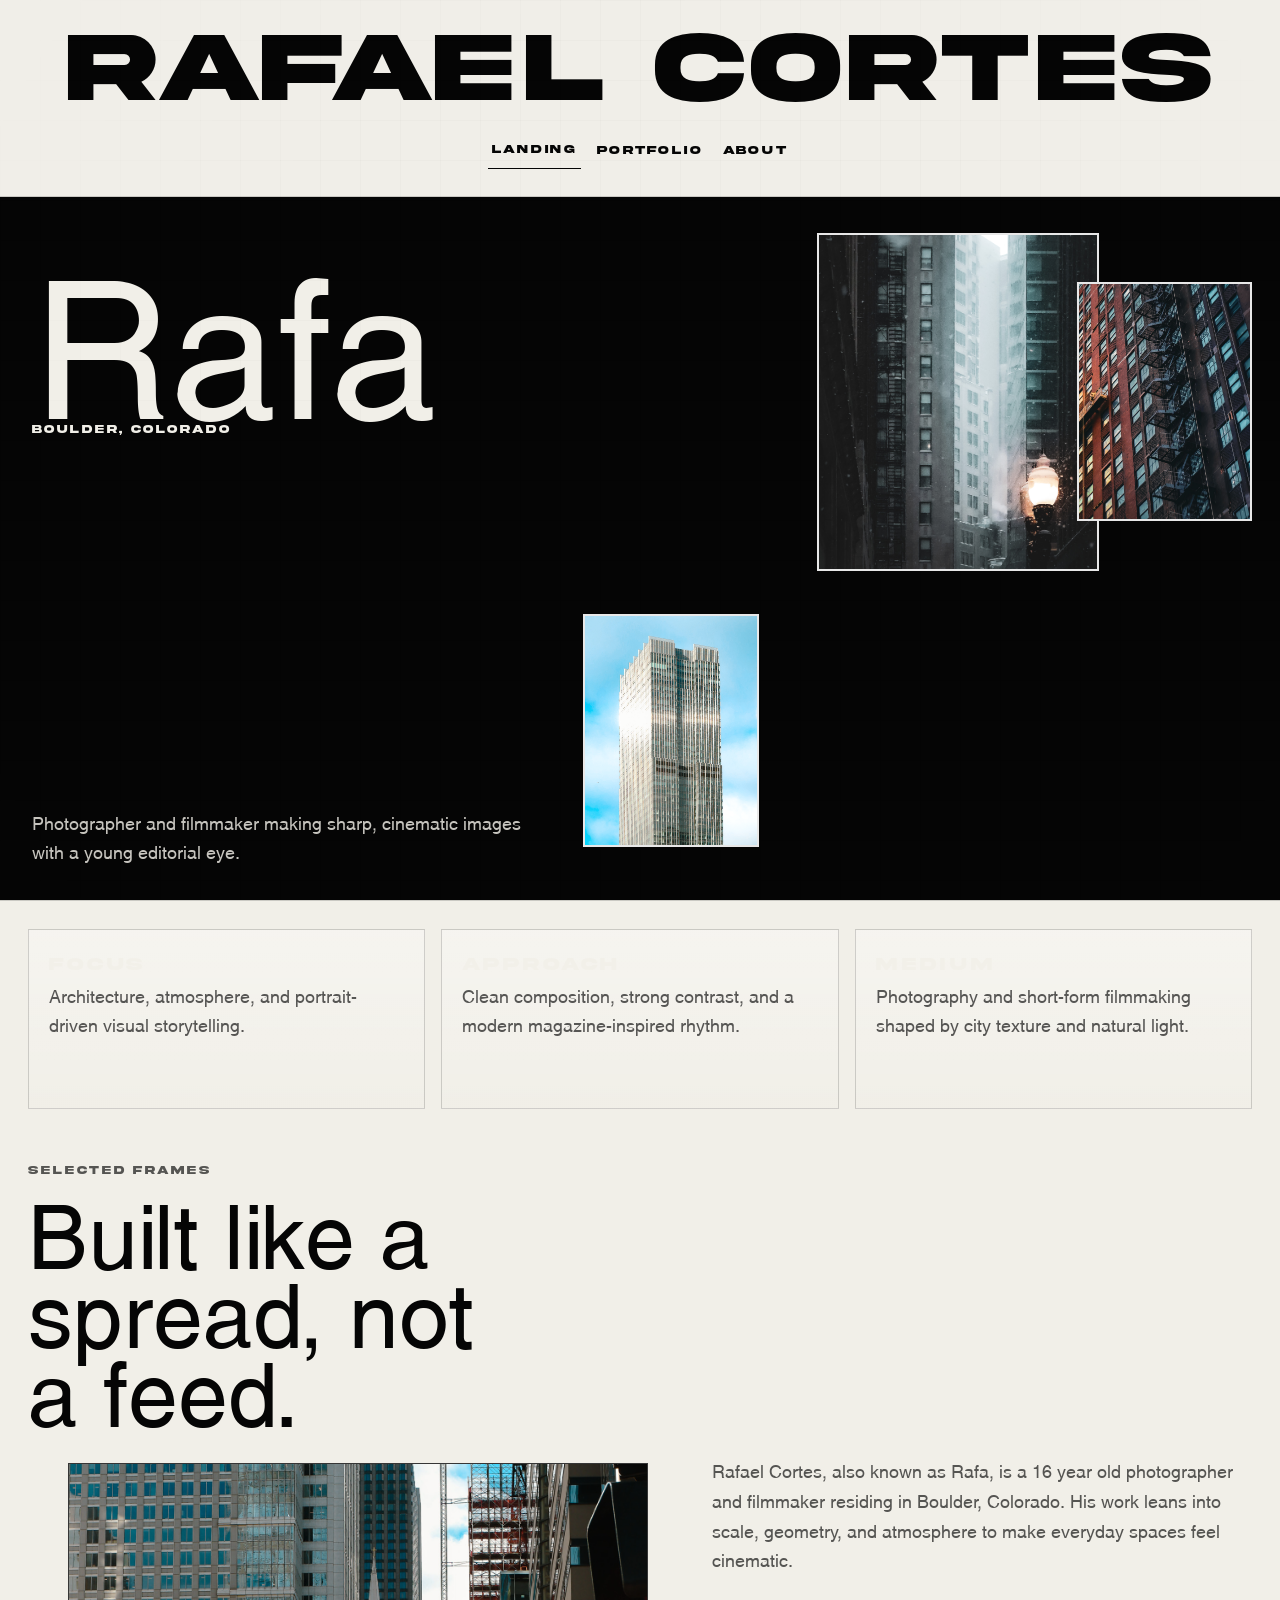
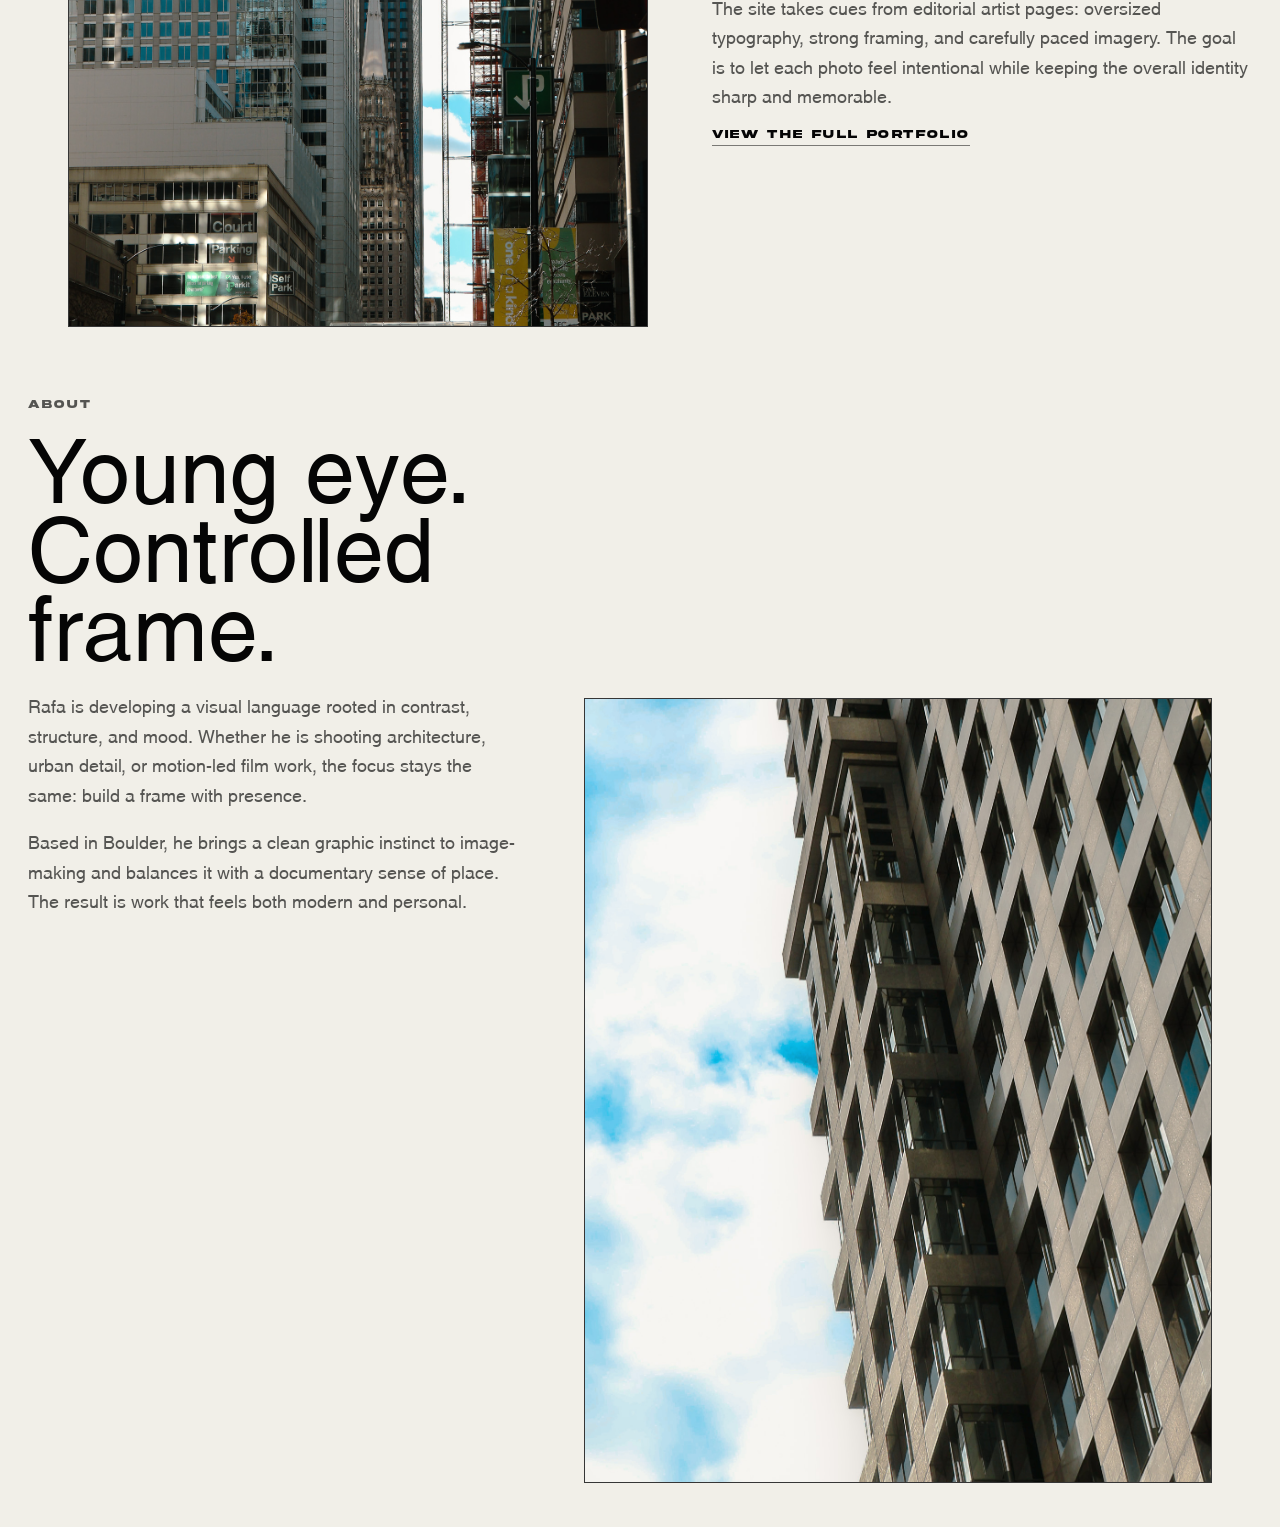
==== commit d24cfae2: "revamp" ====
--- a/index.html
+++ b/index.html
@@ -3,105 +3,163 @@
 <head>
   <meta charset="UTF-8">
   <meta name="viewport" content="width=device-width, initial-scale=1.0">
-  <title>RafaAC</title>
+  <title>Rafael Cortes</title>
+  <meta name="description" content="Portfolio website for Rafael Cortes, a photographer and filmmaker based in Boulder, Colorado.">
   <link rel="icon" type="image/png" href="assets/favicon.png">
-  <link rel="preconnect" href="https://fonts.googleapis.com">
-  <link rel="preconnect" href="https://fonts.gstatic.com" crossorigin>
-  <link href="https://fonts.googleapis.com/css2?family=Bahiana&family=Inter:wght@300;400;500;700&family=Playfair+Display:wght@400;500&display=swap" rel="stylesheet">
   <link rel="stylesheet" href="styles.css">
 </head>
-<body>
-  <svg width="0" height="0" aria-hidden="true" focusable="false" style="position:absolute">
-    <defs>
-      <filter id="heroGradientMap" color-interpolation-filters="sRGB">
-        <feColorMatrix type="saturate" values="0" result="mono"/>
-        <feComponentTransfer in="mono" result="mapped">
-          <feFuncR type="table" tableValues="0.08 0.18 0.30 0.48 0.70 0.94 1.00 1.00"/>
-          <feFuncG type="table" tableValues="0.02 0.04 0.06 0.10 0.16 0.40 0.78 0.98"/>
-          <feFuncB type="table" tableValues="0.10 0.19 0.28 0.30 0.24 0.21 0.30 0.97"/>
-        </feComponentTransfer>
-      </filter>
-      <filter id="distressedText" x="-10%" y="-18%" width="120%" height="140%" color-interpolation-filters="sRGB">
-        <feTurbulence type="fractalNoise" baseFrequency="0.95" numOctaves="2" seed="7" result="noise"/>
-        <feDisplacementMap in="SourceGraphic" in2="noise" scale="6" xChannelSelector="R" yChannelSelector="G" result="warped"/>
-        <feComponentTransfer in="warped">
-          <feFuncA type="table" tableValues="0 0.08 0.32 0.88 1 1"/>
-        </feComponentTransfer>
-      </filter>
-    </defs>
-  </svg>
-  <div class="film-frame">
-    <header class="top-bar">
-      <a class="brand" href="/">
-        <img src="assets/logo.png" alt="Rafa AC">
-      </a>
-      <nav class="nav-links" aria-label="Primary Navigation">
-        <button type="button">Portfolio</button>
-        <button type="button">About</button>
-        <button type="button">Contact</button>
-      </nav>
-    </header>
-    <div class="top-gradient-underlay" aria-hidden="true"></div>
+<body class="theme-home">
+  <div class="site-shell">
+    <main>
+      <section class="home-stage">
+        <header class="masthead">
+          <a class="wordmark" href="index.html" aria-label="Rafael Cortes home">RAFAEL CORTES</a>
+          <nav class="main-nav" aria-label="Primary">
+            <a class="nav-link" data-nav="landing" href="index.html">Landing</a>
+            <a class="nav-link" href="portfolio.html">Portfolio</a>
+            <a class="nav-link" data-nav="about" href="#about">About</a>
+          </nav>
+        </header>
 
-    <main>
-      <section class="hero" aria-label="Main Intro Section">
-        <div class="hero-content">
-          <figure class="hero-photo-frame" aria-hidden="true">
-            <img src="https://ryderjt.com/assets/portfolio/Landscape/IMG_1327.JPG" alt="">
-            <img class="hero-photo-gradient" src="https://ryderjt.com/assets/portfolio/Landscape/IMG_1327.JPG" alt="">
+        <section class="hero">
+          <div class="hero-copy">
+            <div class="hero-title-block">
+              <h1>Rafa</h1>
+              <p class="eyebrow">Boulder, Colorado</p>
+            </div>
+            <p class="hero-summary">
+              Photographer and filmmaker making sharp, cinematic images with a young editorial eye.
+            </p>
+          </div>
+
+          <div class="hero-grid" aria-label="Featured photography">
+            <figure class="hero-card hero-card-main">
+              <img src="assets/photography/IMG_0919.jpg" alt="Snowy urban alley framed by tall buildings and a glowing street lamp.">
+            </figure>
+            <figure class="hero-card hero-card-left">
+              <img src="assets/photography/IMG_0852.jpg" alt="Close view of brick buildings and fire escapes in warm evening light.">
+            </figure>
+            <figure class="hero-card hero-card-right">
+              <img src="assets/photography/IMG_0724.jpg" alt="Tall modern skyscraper against a bright blue sky.">
+            </figure>
+          </div>
+        </section>
+      </section>
+
+      <section class="feature-strip" aria-label="Highlights">
+        <div class="feature-panel">
+          <p class="feature-label">Focus</p>
+          <p>Architecture, atmosphere, and portrait-driven visual storytelling.</p>
+        </div>
+        <div class="feature-panel">
+          <p class="feature-label">Approach</p>
+          <p>Clean composition, strong contrast, and a modern magazine-inspired rhythm.</p>
+        </div>
+        <div class="feature-panel">
+          <p class="feature-label">Medium</p>
+          <p>Photography and short-form filmmaking shaped by city texture and natural light.</p>
+        </div>
+      </section>
+
+      <section class="showcase">
+        <div class="section-heading">
+          <p class="eyebrow">Selected Frames</p>
+          <h2>Built like a spread, not a feed.</h2>
+        </div>
+
+        <div class="showcase-layout">
+          <figure class="showcase-image">
+            <img src="assets/photography/IMG_0730.jpg" alt="Downtown city corridor with traffic, glass towers, and a distant church spire.">
           </figure>
-          <div class="title-hitbox" data-title="Rafa Cortes">
-            <h1>Rafa Cortes</h1>
+          <div class="showcase-text">
+            <p>
+              Rafael Cortes, also known as Rafa, is a 16 year old photographer and filmmaker residing in Boulder, Colorado.
+              His work leans into scale, geometry, and atmosphere to make everyday spaces feel cinematic.
+            </p>
+            <p>
+              The site takes cues from editorial artist pages: oversized typography, strong framing, and carefully paced imagery.
+              The goal is to let each photo feel intentional while keeping the overall identity sharp and memorable.
+            </p>
+            <a class="text-link" href="portfolio.html">View the full portfolio</a>
           </div>
-          <p data-subtitle="creative portfolio">creative portfolio</p>
+        </div>
+      </section>
+
+      <section class="about-section" id="about">
+        <div class="section-heading">
+          <p class="eyebrow">About</p>
+          <h2>Young eye. Controlled frame.</h2>
+        </div>
+
+        <div class="about-layout">
+          <div class="about-copy">
+            <p>
+              Rafa is developing a visual language rooted in contrast, structure, and mood. Whether he is shooting architecture,
+              urban detail, or motion-led film work, the focus stays the same: build a frame with presence.
+            </p>
+            <p>
+              Based in Boulder, he brings a clean graphic instinct to image-making and balances it with a documentary sense of place.
+              The result is work that feels both modern and personal.
+            </p>
+          </div>
+
+          <figure class="about-image">
+            <img src="assets/photography/IMG_0725.jpg" alt="Upward-looking angle of a modern high-rise building with repeating window patterns.">
+          </figure>
         </div>
       </section>
     </main>
   </div>
   <script>
-    const titleEl = document.querySelector(".hero-content h1");
-    const titleBox = document.querySelector(".title-hitbox");
-    const subtitleEl = document.querySelector(".hero-content p");
-    const frameEl = document.querySelector(".hero-photo-frame");
+    (function () {
+      const wordmarks = document.querySelectorAll(".wordmark");
+      const links = document.querySelectorAll(".nav-link");
+      const fitWordmarks = () => {
+        wordmarks.forEach((wordmark) => {
+          const parent = wordmark.parentElement;
+          if (!parent) return;
+          wordmark.style.fontSize = "";
+          const availableWidth = Math.max(parent.clientWidth - 28, 0);
+          if (!availableWidth) return;
+          let fontSize = parseFloat(window.getComputedStyle(wordmark).fontSize);
+          if (!fontSize) return;
 
-    function fitTitleToFrame() {
-      if (!titleEl || !titleBox || !frameEl) return;
+          wordmark.style.fontSize = `${fontSize}px`;
+          let width = wordmark.getBoundingClientRect().width;
+          if (!width) return;
 
-      titleBox.style.setProperty("--title-stretch-x", "1");
-      titleBox.style.setProperty("--title-stretch-y", "1");
-      if (subtitleEl) {
-        subtitleEl.style.setProperty("--subtitle-stretch-x", "1");
+          fontSize *= availableWidth / width;
+          wordmark.style.fontSize = `${fontSize.toFixed(2)}px`;
+
+          width = wordmark.getBoundingClientRect().width;
+          while (width > availableWidth && fontSize > 12) {
+            fontSize -= 1;
+            wordmark.style.fontSize = `${fontSize.toFixed(2)}px`;
+            width = wordmark.getBoundingClientRect().width;
+          }
+        });
+      };
+
+      const setActive = () => {
+        links.forEach((link) => link.classList.remove("is-active"));
+        if (window.location.hash === "#about") {
+          document.querySelector('[data-nav="about"]')?.classList.add("is-active");
+          return;
+        }
+        document.querySelector('[data-nav="landing"]')?.classList.add("is-active");
+      };
+
+      window.addEventListener("hashchange", setActive);
+      window.addEventListener("resize", fitWordmarks);
+      window.addEventListener("load", fitWordmarks);
+      window.addEventListener("load", setActive);
+      if (document.fonts && document.fonts.ready) {
+        document.fonts.ready.then(fitWordmarks);
       }
-
-      const frameRect = frameEl.getBoundingClientRect();
-      const titleRect = titleEl.getBoundingClientRect();
-      const subtitleRect = subtitleEl ? subtitleEl.getBoundingClientRect() : null;
-      if (!frameRect.width || !frameRect.height || !titleRect.width || !titleRect.height) return;
-
-      const targetWidth = frameRect.width * 0.94;
-      const targetHeight = frameRect.height * 0.78;
-      const scaleX = targetWidth / titleRect.width;
-      const scaleY = targetHeight / titleRect.height;
-      let subtitleScaleX = 1;
-      if (subtitleRect && subtitleRect.width && subtitleRect.height) {
-        const subtitleTargetWidth = frameRect.width * 0.48;
-        subtitleScaleX = Math.max(1, Math.min(1.2, subtitleTargetWidth / subtitleRect.width));
-      }
-
-      titleBox.style.setProperty("--title-stretch-x", scaleX.toFixed(4));
-      titleBox.style.setProperty("--title-stretch-y", scaleY.toFixed(4));
-      if (subtitleEl) {
-        subtitleEl.style.setProperty("--subtitle-stretch-x", subtitleScaleX.toFixed(4));
-      }
-    }
-
-    window.addEventListener("load", fitTitleToFrame);
-    window.addEventListener("resize", fitTitleToFrame);
-
-    if ("ResizeObserver" in window && frameEl) {
-      const observer = new ResizeObserver(fitTitleToFrame);
-      observer.observe(frameEl);
-    }
+      setTimeout(fitWordmarks, 150);
+      fitWordmarks();
+      setActive();
+    }());
   </script>
 </body>
 </html>
--- a/styles.css
+++ b/styles.css
@@ -1,654 +1,548 @@
-:root {
-  --bg-black: #060606;
-  --text-white: #f7f7f7;
-  --accent-red: #c80f16;
-  --accent-red-soft: rgba(200, 15, 22, 0.55);
-  --film-grain-opacity: 0.15;
-  --film-halation-strength: 0.18;
-  --film-vignette-opacity: 0.42;
-  --film-scratch-opacity: 0.16;
-  --film-flicker-opacity: 0.06;
-  --film-text-halation: 0.78;
-  --film-dust-opacity: 0.12;
-  --film-wear-opacity: 0.14;
-  --text-distress-opacity: 0.9;
-}
-
 @font-face {
   font-family: "Akira Expanded";
-  src: local("Akira Expanded"), local("Akira Expanded Demo");
+  src: url("assets/fonts/Akira Expanded Demo.otf") format("opentype");
   font-display: swap;
+}
+
+@font-face {
+  font-family: "Swansea";
+  src: url("assets/fonts/swansea/Swansea.ttf") format("truetype");
+  font-weight: 400;
+  font-style: normal;
+  font-display: swap;
+}
+
+@font-face {
+  font-family: "Swansea";
+  src: url("assets/fonts/swansea/SwanseaItalic.ttf") format("truetype");
+  font-weight: 400;
+  font-style: italic;
+  font-display: swap;
+}
+
+@font-face {
+  font-family: "Swansea";
+  src: url("assets/fonts/swansea/SwanseaBold.ttf") format("truetype");
+  font-weight: 700;
+  font-style: normal;
+  font-display: swap;
+}
+
+:root {
+  --paper: #f1efe8;
+  --paper-strong: #e7e2d6;
+  --ink: #050505;
+  --ink-soft: #141414;
+  --line: rgba(5, 5, 5, 0.16);
+  --line-strong: rgba(5, 5, 5, 0.5);
+  --muted: rgba(5, 5, 5, 0.66);
+  --shadow: 0 30px 80px rgba(0, 0, 0, 0.22);
+  --radius: 28px;
+  --content-width: 1400px;
 }
 
 * {
   box-sizing: border-box;
 }
 
-html,
+html {
+  scroll-behavior: smooth;
+  overflow-x: clip;
+}
+
 body {
   margin: 0;
-  padding: 0;
-  min-height: 100%;
-}
-
-body {
-  font-family: "Inter", sans-serif;
-  background: var(--bg-black);
-  color: var(--text-white);
-  position: relative;
-  overflow-x: hidden;
-}
-
-.film-frame {
   min-height: 100vh;
-  isolation: isolate;
-  position: relative;
-  filter: saturate(0.93) contrast(1.16) sepia(0.035) brightness(0.9);
-}
-
-.film-frame::before,
-.film-frame::after {
+  color: var(--ink);
+  background:
+    radial-gradient(circle at top left, rgba(255, 255, 255, 0.75), rgba(255, 255, 255, 0) 28%),
+    linear-gradient(180deg, #f5f3ec 0%, #ece6da 100%);
+  font-family: "Swansea", Georgia, serif;
+  overflow-x: clip;
+}
+
+body::before {
   content: "";
   position: fixed;
   inset: 0;
   pointer-events: none;
-  z-index: 998;
-}
-
-.film-frame::before {
-  background:
-    repeating-linear-gradient(
-      90deg,
-      rgba(230, 230, 230, 0) 0,
-      rgba(230, 230, 230, 0) 118px,
-      rgba(230, 230, 230, var(--film-scratch-opacity)) 120px,
-      rgba(230, 230, 230, 0) 121px,
-      rgba(230, 230, 230, 0) 210px
-    ),
-    repeating-linear-gradient(
-      90deg,
-      rgba(120, 120, 120, 0) 0,
-      rgba(120, 120, 120, 0) 39px,
-      rgba(120, 120, 120, calc(var(--film-scratch-opacity) * 0.65)) 40px,
-      rgba(120, 120, 120, 0) 41px,
-      rgba(120, 120, 120, 0) 76px
-    );
-  mix-blend-mode: screen;
-  opacity: 0.2;
-  -webkit-mask-image: linear-gradient(
-    to bottom,
-    rgba(0, 0, 0, 0) 0%,
-    rgba(0, 0, 0, 0) 12%,
-    rgba(0, 0, 0, 0.35) 22%,
-    rgba(0, 0, 0, 0.75) 34%,
-    rgba(0, 0, 0, 1) 46%
-  );
-  mask-image: linear-gradient(
-    to bottom,
-    rgba(0, 0, 0, 0) 0%,
-    rgba(0, 0, 0, 0) 12%,
-    rgba(0, 0, 0, 0.35) 22%,
-    rgba(0, 0, 0, 0.75) 34%,
-    rgba(0, 0, 0, 1) 46%
-  );
-}
-
-.film-frame::after {
-  background:
-    radial-gradient(circle at 14% 24%, rgba(255, 255, 255, calc(var(--film-flicker-opacity) * 0.9)) 0 1px, rgba(255, 255, 255, 0) 2px),
-    radial-gradient(circle at 72% 62%, rgba(255, 255, 255, calc(var(--film-flicker-opacity) * 0.8)) 0 1px, rgba(255, 255, 255, 0) 2px),
-    radial-gradient(circle at 48% 78%, rgba(255, 255, 255, calc(var(--film-flicker-opacity) * 0.7)) 0 1px, rgba(255, 255, 255, 0) 2px);
-  background-size: 320px 320px, 270px 270px, 350px 350px;
-  mix-blend-mode: screen;
-  opacity: 0.32;
-  animation: filmFlicker 1.6s steps(4, end) infinite;
-}
-
-body::before,
-body::after {
-  content: "";
-  position: fixed;
-  inset: -30%;
-  pointer-events: none;
-  z-index: 999;
-}
-
-body::before {
-  z-index: 0;
-  background:
-    radial-gradient(
-      circle at 22% 12%,
-      rgba(214, 24, 35, calc(var(--film-halation-strength) * 0.95)) 0%,
-      rgba(214, 24, 35, 0) 44%
-    ),
-    radial-gradient(
-      circle at 78% 16%,
-      rgba(174, 20, 29, calc(var(--film-halation-strength) * 0.7)) 0%,
-      rgba(174, 20, 29, 0) 38%
-    ),
-    radial-gradient(
-      circle at 50% 84%,
-      rgba(74, 12, 14, calc(var(--film-halation-strength) * 0.42)) 0%,
-      rgba(74, 12, 14, 0) 54%
-    );
-  mix-blend-mode: screen;
-  filter: blur(24px) saturate(1.05);
-}
-
-body::after {
-  inset: 0;
   background-image:
-    radial-gradient(circle at 12% 18%, rgba(0, 0, 0, var(--film-wear-opacity)) 0 2.4%, rgba(0, 0, 0, 0) 6%),
-    radial-gradient(circle at 78% 66%, rgba(0, 0, 0, calc(var(--film-wear-opacity) * 0.92)) 0 1.9%, rgba(0, 0, 0, 0) 5%),
-    radial-gradient(circle at 44% 82%, rgba(0, 0, 0, calc(var(--film-wear-opacity) * 0.78)) 0 1.6%, rgba(0, 0, 0, 0) 4.2%),
-    repeating-radial-gradient(circle at center, rgba(255, 255, 255, var(--film-dust-opacity)) 0 0.6px, rgba(255, 255, 255, 0) 1.2px 4px),
-    radial-gradient(ellipse at center, rgba(0, 0, 0, 0) 36%, rgba(0, 0, 0, var(--film-vignette-opacity)) 100%),
-    url("data:image/svg+xml,%3Csvg xmlns='http://www.w3.org/2000/svg' viewBox='0 0 160 160'%3E%3Cfilter id='g'%3E%3CfeTurbulence type='fractalNoise' baseFrequency='1.85' numOctaves='2' stitchTiles='stitch'/%3E%3C/filter%3E%3Crect width='160' height='160' filter='url(%23g)'/%3E%3C/svg%3E");
-  background-size: 100% 100%, 100% 100%, 100% 100%, 190px 190px, cover, 210px 210px;
-  background-repeat: no-repeat, no-repeat, no-repeat, repeat, no-repeat, repeat;
-  background-position: 0 0, 0 0, 0 0, 0 0, 0 0, 0 0;
-  mix-blend-mode: soft-light;
-  opacity: calc(var(--film-grain-opacity) + 0.08);
-  animation: grainShift 0.22s steps(2, end) infinite;
-}
-
-@keyframes grainShift {
-  0% {
-    transform: translate(0, 0);
-  }
-  25% {
-    transform: translate(-1.2%, 0.8%);
-  }
-  50% {
-    transform: translate(1%, -1.1%);
-  }
-  75% {
-    transform: translate(-0.6%, -0.7%);
-  }
-  100% {
-    transform: translate(0, 0);
-  }
-}
-
-@keyframes filmFlicker {
-  0% {
-    opacity: 0.22;
-  }
-  20% {
-    opacity: 0.31;
-  }
-  40% {
-    opacity: 0.25;
-  }
-  72% {
-    opacity: 0.36;
-  }
-  100% {
-    opacity: 0.27;
-  }
-}
-
-.top-bar {
-  position: fixed;
-  top: 0;
-  left: 0;
+    linear-gradient(rgba(5, 5, 5, 0.03) 1px, transparent 1px),
+    linear-gradient(90deg, rgba(5, 5, 5, 0.03) 1px, transparent 1px);
+  background-size: 40px 40px;
+  mask-image: radial-gradient(circle at center, black 55%, transparent 100%);
+  opacity: 0.55;
+}
+
+.site-shell {
   width: 100%;
-  z-index: 10;
+  min-height: 100vh;
+  background: var(--paper);
+}
+
+.home-stage {
+  height: 100svh;
+  display: grid;
+  grid-template-rows: auto minmax(0, 1fr);
+}
+
+.masthead {
+  padding: 24px 28px 26px;
+  border-bottom: 1px solid var(--line);
+  background: rgba(241, 239, 232, 0.94);
+  overflow: hidden;
+  text-align: center;
+}
+
+.wordmark {
+  display: block;
+  width: 100%;
+  max-width: 100%;
+  color: var(--ink);
+  text-decoration: none;
+  font-family: "Akira Expanded", sans-serif;
+  font-size: min(7.6vw, 7.5rem);
+  line-height: 0.9;
+  letter-spacing: 0.01em;
+  text-transform: uppercase;
+  white-space: nowrap;
+  margin-bottom: 18px;
+  text-align: center;
+}
+
+.main-nav {
   display: flex;
+  flex-wrap: wrap;
+  justify-content: center;
+  gap: 12px;
+}
+
+.nav-link {
+  color: var(--ink);
+  text-decoration: none;
+  text-transform: uppercase;
+  letter-spacing: 0.16em;
+  font-family: "Akira Expanded", sans-serif;
+  font-size: 0.72rem;
+  padding: 12px 4px;
+  border: 0;
+  border-bottom: 1px solid transparent;
+  transition: border-color 160ms ease, transform 160ms ease;
+}
+
+.nav-link:hover,
+.nav-link:focus-visible,
+.nav-link.is-active {
+  border-bottom-color: currentColor;
+  transform: translateY(-1px);
+}
+
+.hero {
+  display: grid;
+  grid-template-columns: minmax(300px, 0.88fr) minmax(0, 1.12fr);
+  gap: 30px;
+  padding: 36px 28px 28px;
+  background: var(--ink);
+  color: var(--paper);
+  overflow: clip;
+  min-height: 0;
+}
+
+.hero-copy {
+  display: flex;
+  flex-direction: column;
+  justify-content: space-between;
+  min-height: 0;
+  padding: 10px 4px 6px;
+}
+
+.hero-title-block {
+  display: grid;
+  gap: 12px;
+  align-content: start;
+}
+
+.eyebrow {
+  margin: 0;
+  font-family: "Akira Expanded", sans-serif;
+  font-size: 0.7rem;
+  letter-spacing: 0.18em;
+  text-transform: uppercase;
+  color: rgba(241, 239, 232, 0.72);
+}
+
+.hero .eyebrow {
+  color: var(--paper);
+}
+
+.hero h1,
+.portfolio-hero h1,
+.section-heading h2 {
+  margin: 0;
+  font-family: "Swansea", Georgia, serif;
+  font-weight: 400;
+  line-height: 0.88;
+}
+
+.hero h1 {
+  font-size: clamp(5rem, 15vw, 12rem);
+  max-width: 7ch;
+}
+
+.hero-summary,
+.showcase-text p,
+.about-copy p,
+.portfolio-intro,
+.feature-panel p,
+.gallery-caption {
+  margin: 0;
+  font-size: clamp(1rem, 1.4vw, 1.2rem);
+  line-height: 1.65;
+  color: rgba(241, 239, 232, 0.82);
+}
+
+.hero-grid {
+  display: grid;
+  grid-template-columns: minmax(0, 0.72fr) minmax(0, 1.16fr) minmax(0, 0.72fr);
   align-items: center;
-  justify-content: space-between;
-  padding: 1rem clamp(1rem, 3vw, 2.5rem);
-  font-size: clamp(0.82rem, 1vw, 0.96rem);
-  isolation: isolate;
-}
-
-.top-bar::after {
-  content: none;
-}
-
-.top-gradient-underlay {
-  position: fixed;
-  top: -10vh;
-  left: 0;
-  width: 100%;
-  height: min(54vh, 470px);
-  z-index: 1;
-  pointer-events: none;
-  background:
-    radial-gradient(
-      ellipse 76% 78% at 14% 16%,
-      rgba(200, 15, 22, 0.36) 0%,
-      rgba(200, 15, 22, 0.2) 34%,
-      rgba(200, 15, 22, 0.07) 60%,
-      rgba(200, 15, 22, 0) 84%
-    ),
-    radial-gradient(
-      ellipse 56% 66% at 88% 14%,
-      rgba(200, 15, 22, 0.27) 0%,
-      rgba(200, 15, 22, 0.15) 34%,
-      rgba(200, 15, 22, 0.06) 58%,
-      rgba(200, 15, 22, 0) 82%
-    );
-  filter: blur(6px);
-}
-
-.brand {
+  justify-items: center;
+  gap: 18px;
+  min-height: 0;
+  height: 100%;
+}
+
+.hero-card,
+.showcase-image,
+.about-image,
+.gallery-card {
   position: relative;
-  display: inline-flex;
-  align-items: center;
-  text-decoration: none;
-}
-
-.brand::after {
-  content: "";
-  position: absolute;
-  inset: -24% -12%;
-  z-index: -1;
-  pointer-events: none;
-  background:
-    radial-gradient(
-      ellipse at 38% 42%,
-      rgba(214, 24, 35, calc(var(--film-halation-strength) * 1.25)) 0%,
-      rgba(214, 24, 35, 0) 62%
-    ),
-    radial-gradient(
-      ellipse at 62% 54%,
-      rgba(174, 20, 29, calc(var(--film-halation-strength) * 0.95)) 0%,
-      rgba(174, 20, 29, 0) 66%
-    );
-  filter: blur(9px);
-  mix-blend-mode: screen;
-  opacity: 0.8;
-}
-
-.brand img {
-  display: block;
-  width: auto;
-  height: clamp(28px, 3vw, 40px);
-  filter:
-    drop-shadow(0 0 0.2em rgba(214, 24, 35, calc(var(--film-text-halation) * 0.7)))
-    drop-shadow(0 0 0.45em rgba(174, 20, 29, calc(var(--film-text-halation) * 0.55)))
-    drop-shadow(0 0 0.9em rgba(74, 12, 14, calc(var(--film-text-halation) * 0.45)));
-}
-
-.nav-links {
-  display: flex;
-  gap: clamp(0.5rem, 1.8vw, 1.5rem);
-}
-
-.nav-links button {
-  border: none;
-  background: transparent;
-  color: var(--text-white);
-  font: inherit;
-  font-weight: 300;
-  text-transform: uppercase;
-  letter-spacing: 0.08em;
-  cursor: pointer;
-  padding: 0.25rem 0;
-}
-
-.hero {
-  position: relative;
-  min-height: 100vh;
-  width: 100%;
-  display: grid;
-  place-items: center;
-  text-align: center;
-  padding: 6.25rem 1rem 2rem;
-  background: var(--bg-black);
   overflow: hidden;
-}
-
-.hero::before {
-  content: "";
-  position: absolute;
-  inset: 0;
-  z-index: 0;
-  pointer-events: none;
-  background-image: url("data:image/svg+xml,%3Csvg xmlns='http://www.w3.org/2000/svg' viewBox='0 0 220 220'%3E%3Cfilter id='n'%3E%3CfeTurbulence type='fractalNoise' baseFrequency='1.35' numOctaves='2' stitchTiles='stitch'/%3E%3C/filter%3E%3Crect width='220' height='220' filter='url(%23n)' opacity='1'/%3E%3C/svg%3E");
-  background-size: 320px 320px;
-  mix-blend-mode: multiply;
-  opacity: 1;
-  filter: grayscale(1) contrast(430%) brightness(0.88);
-}
-
-.hero::after {
-  content: "";
-  position: absolute;
-  inset: 0;
-  z-index: 0;
-  pointer-events: none;
-  background-image: url("data:image/svg+xml,%3Csvg xmlns='http://www.w3.org/2000/svg' viewBox='0 0 160 160'%3E%3Cfilter id='n2'%3E%3CfeTurbulence type='turbulence' baseFrequency='2.4' numOctaves='1' stitchTiles='stitch'/%3E%3C/filter%3E%3Crect width='160' height='160' filter='url(%23n2)' opacity='1'/%3E%3C/svg%3E");
-  background-size: 190px 190px;
-  mix-blend-mode: soft-light;
-  opacity: 0.84;
-  filter: grayscale(1) contrast(520%);
-}
-
-.hero-content {
-  --hero-frame-ratio: 11 / 5;
-  --hero-image-position: 50% 45%;
-  --subtitle-bottom-pad: clamp(0.8rem, 2vh, 1.6rem);
-  position: relative;
-  z-index: 2;
-  transform: translateY(0);
-  display: grid;
-  grid-template-areas:
-    "stack"
-    "subtitle";
-  grid-template-rows: auto auto;
-  justify-items: center;
-  align-self: start;
-  row-gap: 0.2rem;
-  min-height: 0;
-  padding-bottom: var(--subtitle-bottom-pad);
-  width: min(96vw, 1340px);
-  margin: 0 auto;
-}
-
-.hero-photo-frame {
-  grid-area: stack;
-  position: relative;
-  width: min(96vw, 1340px);
-  aspect-ratio: var(--hero-frame-ratio);
-  transform: none;
-  margin: 0;
-  z-index: 0;
-  overflow: hidden;
-  border: 10px solid #1f1212;
-  outline: 1px solid rgba(255, 255, 255, 0.18);
-  box-shadow:
-    0 20px 55px rgba(0, 0, 0, 0.65),
-    0 0 0 1px rgba(96, 24, 24, 0.55),
-    0 0 38px rgba(114, 16, 22, 0.42);
-}
-
-.hero-photo-frame img {
-  position: relative;
-  z-index: 0;
+  border: 1px solid rgba(255, 255, 255, 0.16);
+  background: #101010;
+}
+
+.hero-card {
+  border: 2px solid rgba(255, 255, 255, 0.9);
+}
+
+.hero-card img,
+.showcase-image img,
+.about-image img,
+.gallery-card img {
   display: block;
   width: 100%;
   height: 100%;
   object-fit: cover;
-  object-position: var(--hero-image-position);
-  filter: grayscale(1) contrast(1.12) brightness(0.78);
-}
-
-.hero-photo-frame .hero-photo-gradient {
-  position: absolute;
-  inset: 0;
-  z-index: 1;
+  filter: saturate(0.94) contrast(1.02);
+}
+
+.hero-card-main {
+  grid-column: 2;
   width: 100%;
-  height: 100%;
-  object-fit: cover;
-  object-position: var(--hero-image-position);
-  filter: url(#heroGradientMap) contrast(1.14) brightness(0.8);
-}
-
-.hero-photo-frame::before {
-  content: none;
-  position: absolute;
-  inset: 0;
-  z-index: 1;
-  pointer-events: none;
-}
-
-.hero-photo-frame::after {
-  content: "";
-  position: absolute;
-  inset: 0;
-  z-index: 2;
-  background-image: radial-gradient(ellipse at center, rgba(0, 0, 0, 0) 32%, rgba(0, 0, 0, 0.36) 100%);
-  pointer-events: none;
-}
-
-.title-hitbox {
-  --title-stretch-x: 1;
-  --title-stretch-y: 1;
-  grid-area: stack;
-  display: grid;
-  place-items: center;
-  position: relative;
-  z-index: 3;
+  max-height: 100%;
+  aspect-ratio: 4 / 5.15;
+  height: auto;
+  min-height: 0;
+  justify-self: stretch;
+}
+
+.hero-card-left,
+.hero-card-right {
+  height: auto;
   width: 100%;
-  height: 100%;
-  max-width: 100%;
-  max-height: 100%;
-}
-
-.title-hitbox::before {
-  content: attr(data-title);
-  position: absolute;
-  inset: 0;
-  display: grid;
-  place-items: center;
-  font-size: clamp(2.4rem, 8vw, 7rem);
-  line-height: 1.08;
-  font-family: "Akira Expanded", "Inter", sans-serif;
-  font-weight: 400;
+  max-height: 82%;
+  align-self: center;
+}
+
+.hero-card-left {
+  aspect-ratio: 3 / 4.1;
+}
+
+.hero-card-right {
+  aspect-ratio: 3 / 4.3;
+}
+
+.hero-card-main img {
+  object-position: center 48%;
+}
+
+.hero-card-left img {
+  object-position: 58% center;
+}
+
+.hero-card-right img {
+  object-position: 44% center;
+}
+
+.feature-strip,
+.showcase,
+.about-section,
+.portfolio-main {
+  padding: 28px;
+}
+
+.feature-strip {
+  display: grid;
+  grid-template-columns: repeat(3, minmax(0, 1fr));
+  gap: 16px;
+  background: var(--paper);
+  border-top: 1px solid var(--line);
+}
+
+.feature-panel {
+  padding: 20px;
+  border: 1px solid var(--line);
+  min-height: 180px;
+  background:
+    linear-gradient(180deg, rgba(255, 255, 255, 0.34), rgba(255, 255, 255, 0)),
+    var(--paper);
+}
+
+.feature-label,
+.gallery-title {
+  margin: 0 0 14px;
+  font-family: "Akira Expanded", sans-serif;
+  font-size: 0.74rem;
+  letter-spacing: 0.16em;
   text-transform: uppercase;
-  letter-spacing: 0.015em;
-  white-space: nowrap;
-  color: transparent;
-  background-image:
-    repeating-linear-gradient(
-      180deg,
-      rgba(255, 255, 255, 0.97) 0,
-      rgba(255, 255, 255, 0.97) 3px,
-      rgba(236, 236, 236, 0.93) 4px,
-      rgba(255, 255, 255, 0.97) 6px
-    ),
-    url("data:image/svg+xml,%3Csvg xmlns='http://www.w3.org/2000/svg' viewBox='0 0 160 160'%3E%3Cfilter id='g'%3E%3CfeTurbulence type='fractalNoise' baseFrequency='1.9' numOctaves='2' stitchTiles='stitch'/%3E%3C/filter%3E%3Crect width='160' height='160' filter='url(%23g)'/%3E%3C/svg%3E");
-  background-size:
-    calc(100% / var(--title-stretch-x)) calc(100% / var(--title-stretch-y)),
-    150px 150px;
-  background-position: center, center;
-  background-blend-mode: normal, multiply;
-  -webkit-background-clip: text;
-  background-clip: text;
-  filter: url(#distressedText) contrast(1.08) brightness(1.06);
-  transform: scale(var(--title-stretch-x), var(--title-stretch-y));
-  transform-origin: center center;
-  opacity: var(--text-distress-opacity);
-  pointer-events: none;
-}
-
-.title-hitbox::after {
-  content: attr(data-title);
-  position: absolute;
-  inset: 0;
-  display: grid;
-  place-items: center;
-  font-size: clamp(2.4rem, 8vw, 7rem);
-  line-height: 1.08;
-  font-family: "Akira Expanded", "Inter", sans-serif;
-  font-weight: 400;
+}
+
+.feature-panel p:last-child,
+.gallery-meta p:last-child {
+  margin-bottom: 0;
+}
+
+.section-heading {
+  display: grid;
+  gap: 10px;
+  margin-bottom: 24px;
+}
+
+.section-heading .eyebrow {
+  color: var(--muted);
+}
+
+.section-heading h2,
+.portfolio-hero h1 {
+  font-size: clamp(2.8rem, 7vw, 6rem);
+  color: var(--ink);
+  max-width: 10ch;
+}
+
+.showcase-layout,
+.about-layout {
+  display: grid;
+  grid-template-columns: minmax(0, 1.1fr) minmax(320px, 0.9fr);
+  gap: 24px;
+  align-items: start;
+}
+
+.showcase-image {
+  aspect-ratio: 5 / 4;
+  min-height: 0;
+}
+
+.showcase-text,
+.about-copy {
+  display: grid;
+  gap: 18px;
+  align-content: start;
+  padding: 8px 0 0;
+}
+
+.showcase-text p,
+.about-copy p,
+.portfolio-intro,
+.feature-panel p:last-child,
+.gallery-caption {
+  color: var(--muted);
+}
+
+.text-link {
+  color: var(--ink);
+  text-decoration: none;
+  font-family: "Akira Expanded", sans-serif;
+  font-size: 0.72rem;
+  letter-spacing: 0.14em;
   text-transform: uppercase;
-  letter-spacing: 0.015em;
-  white-space: nowrap;
-  color: rgba(255, 255, 255, 0.18);
-  transform: scale(var(--title-stretch-x), var(--title-stretch-y)) translate(0.012em, 0.01em);
-  transform-origin: center center;
-  filter: url(#distressedText) blur(0.15px);
-  pointer-events: none;
-}
-
-:is(h1, h2, h3, h4, h5, h6, p, a, button, span, li, label, small, strong, em) {
-  text-shadow:
-    0 0 0.02em rgba(255, 255, 255, 0.5),
-    0 0 0.22em rgba(214, 24, 35, calc(var(--film-text-halation) * 0.75)),
-    0 0 0.5em rgba(174, 20, 29, calc(var(--film-text-halation) * 0.62)),
-    0 0 0.95em rgba(74, 12, 14, calc(var(--film-text-halation) * 0.48));
-}
-
-.hero-content::before {
-  content: "";
-  position: absolute;
-  left: 50%;
-  top: 42%;
-  width: min(96vw, 1250px);
-  height: min(52vh, 560px);
-  transform: translate(-50%, -50%);
-  pointer-events: none;
-  z-index: -1;
-  background: radial-gradient(
-    ellipse at center,
-    rgba(200, 15, 22, 0.11) 0%,
-    rgba(200, 15, 22, 0.06) 38%,
-    rgba(200, 15, 22, 0.02) 66%,
-    rgba(200, 15, 22, 0) 90%
-  );
-  filter: blur(14px);
-  -webkit-mask-image: linear-gradient(
-    to bottom,
-    transparent 0%,
-    rgba(0, 0, 0, 0.85) 18%,
-    rgba(0, 0, 0, 0.95) 50%,
-    rgba(0, 0, 0, 0.85) 82%,
-    transparent 100%
-  );
-  mask-image: linear-gradient(
-    to bottom,
-    transparent 0%,
-    rgba(0, 0, 0, 0.85) 18%,
-    rgba(0, 0, 0, 0.95) 50%,
-    rgba(0, 0, 0, 0.85) 82%,
-    transparent 100%
-  );
-}
-
-.hero-content h1 {
-  margin: 0;
-  width: auto;
-  max-width: none;
-  font-size: clamp(2.4rem, 8vw, 7rem);
-  line-height: 1.08;
-  font-family: "Akira Expanded", "Inter", sans-serif;
-  font-weight: 400;
-  text-transform: uppercase;
-  letter-spacing: 0.015em;
-  white-space: nowrap;
-  transform: scale(var(--title-stretch-x), var(--title-stretch-y));
-  transform-origin: center center;
-  color: transparent;
-  filter: none;
-  text-shadow: none;
-  opacity: 0;
-}
-
-.hero-content p {
-  --subtitle-stretch-x: 1;
-  grid-area: subtitle;
-  margin: 0;
-  position: relative;
-  z-index: 2;
-  font-size: clamp(1.05rem, 1.45vw, 1.3rem);
-  font-weight: 400;
-  font-family: "Playfair Display", serif;
-  text-transform: lowercase;
-  letter-spacing: 0.035em;
-  color: transparent;
-  filter: none;
-  text-shadow: none;
-  opacity: 1;
-  transform: scaleX(var(--subtitle-stretch-x));
-  transform-origin: center top;
-}
-
-.hero-content p::before {
-  content: attr(data-subtitle);
-  position: absolute;
-  inset: 0;
-  z-index: 1;
-  display: grid;
-  place-items: center;
-  color: transparent;
-  background-image:
-    repeating-linear-gradient(
-      180deg,
-      rgba(255, 255, 255, 0.98) 0,
-      rgba(255, 255, 255, 0.98) 2px,
-      rgba(236, 236, 236, 0.92) 3px,
-      rgba(255, 255, 255, 0.98) 5px
-    ),
-    url("data:image/svg+xml,%3Csvg xmlns='http://www.w3.org/2000/svg' viewBox='0 0 160 160'%3E%3Cfilter id='g'%3E%3CfeTurbulence type='fractalNoise' baseFrequency='2.1' numOctaves='2' stitchTiles='stitch'/%3E%3C/filter%3E%3Crect width='160' height='160' filter='url(%23g)'/%3E%3C/svg%3E");
-  background-size: 100% 100%, 130px 130px;
-  background-position: center, center;
-  background-blend-mode: normal, multiply;
-  -webkit-background-clip: text;
-  background-clip: text;
-  filter: url(#distressedText) contrast(1.06) brightness(1.04);
-  transform: scaleX(var(--subtitle-stretch-x));
-  transform-origin: center top;
-  pointer-events: none;
-}
-
-.hero-content p::after {
-  content: attr(data-subtitle);
-  position: absolute;
-  inset: 0;
-  z-index: 1;
-  display: grid;
-  place-items: center;
-  color: rgba(255, 255, 255, 0.16);
-  filter: url(#distressedText) blur(0.12px);
-  transform: scaleX(var(--subtitle-stretch-x)) translate(0.014em, 0.008em);
-  transform-origin: center top;
-  pointer-events: none;
+  width: fit-content;
+  padding-bottom: 4px;
+  border-bottom: 1px solid var(--line-strong);
+}
+
+.about-layout {
+  grid-template-columns: minmax(320px, 0.82fr) minmax(0, 1.18fr);
+}
+
+.about-image {
+  aspect-ratio: 4 / 5;
+  min-height: 0;
+}
+
+.portfolio-main {
+  background: var(--ink);
+  color: var(--paper);
+}
+
+.portfolio-hero {
+  display: grid;
+  gap: 16px;
+  padding: 12px 0 28px;
+  border-bottom: 1px solid rgba(255, 255, 255, 0.14);
+}
+
+.portfolio-hero .eyebrow {
+  color: rgba(241, 239, 232, 0.62);
+}
+
+.portfolio-hero h1 {
+  color: var(--paper);
+}
+
+.portfolio-intro {
+  max-width: 38rem;
+  color: rgba(241, 239, 232, 0.74);
+}
+
+.gallery-grid {
+  display: grid;
+  grid-template-columns: repeat(12, minmax(0, 1fr));
+  gap: 18px;
+  padding-top: 26px;
+}
+
+.gallery-card {
+  grid-column: span 4;
+  background: #0d0d0d;
+}
+
+.gallery-card-tall {
+  grid-column: span 5;
+}
+
+.gallery-card-wide {
+  grid-column: span 7;
+}
+
+.gallery-card img {
+  aspect-ratio: 4 / 5;
+}
+
+.gallery-card-wide img {
+  aspect-ratio: 5 / 4;
+}
+
+.gallery-meta {
+  padding: 16px 16px 18px;
+  border-top: 1px solid rgba(255, 255, 255, 0.14);
+}
+
+.gallery-title {
+  color: var(--paper);
 }
 
 @media (max-width: 1120px) {
-  .hero-content {
-    --hero-frame-ratio: 16 / 9;
-    --hero-image-position: 50% 48%;
-  }
-}
-
-@media (max-width: 860px) {
-  .hero-content {
-    --hero-frame-ratio: 4 / 3;
-    --hero-image-position: 50% 52%;
-  }
-}
-
-@media (max-width: 680px) {
-  .hero-content {
-    --hero-frame-ratio: 1 / 1;
-    --hero-image-position: 50% 56%;
-  }
-}
-
-@media (max-width: 560px) {
-  .hero-content {
-    --hero-frame-ratio: 5 / 6;
-    --hero-image-position: 50% 60%;
-    transform: translateY(0);
-    row-gap: 0.2rem;
-  }
-
-  .hero-photo-frame {
-    width: min(97vw, 700px);
-    border-width: 8px;
-  }
-
-  .top-bar {
-    padding-top: 0.9rem;
-    padding-bottom: 0.9rem;
-  }
-
-  .nav-links {
-    gap: 0.75rem;
-  }
-
-  .nav-links button {
-    font-size: 0.82rem;
-  }
-}
-
-@media (prefers-reduced-motion: reduce) {
-  .film-frame::after,
-  body::after {
-    animation: none;
-  }
-}
+  .hero,
+  .showcase-layout,
+  .about-layout {
+    grid-template-columns: 1fr;
+  }
+
+  .hero-copy,
+  .hero-grid {
+    min-height: auto;
+  }
+
+  .hero-grid {
+    grid-template-columns: repeat(2, minmax(0, 1fr));
+  }
+
+  .hero-card-main {
+    grid-column: 1 / -1;
+  }
+
+  .hero-card-left,
+  .hero-card-right {
+    align-self: stretch;
+  }
+
+  .showcase-image,
+  .about-image {
+    aspect-ratio: 4 / 5;
+  }
+
+  .gallery-card,
+  .gallery-card-tall,
+  .gallery-card-wide {
+    grid-column: span 6;
+  }
+}
+
+@media (max-width: 760px) {
+  .site-shell {
+    width: 100%;
+  }
+
+  .masthead,
+  .hero,
+  .feature-strip,
+  .showcase,
+  .about-section,
+  .portfolio-main {
+    padding-left: 16px;
+    padding-right: 16px;
+  }
+
+  .hero {
+    padding-top: 24px;
+  }
+
+  .home-stage {
+    height: auto;
+    min-height: 100svh;
+  }
+
+  .feature-strip,
+  .hero-grid {
+    grid-template-columns: 1fr;
+  }
+
+  .hero h1 {
+    font-size: clamp(4.2rem, 23vw, 7rem);
+  }
+
+  .hero-card-main,
+  .hero-card-left,
+  .hero-card-right,
+  .showcase-image,
+  .about-image {
+    height: auto;
+    min-height: 0;
+  }
+
+  .hero-card-main img,
+  .hero-card-left img,
+  .hero-card-right img,
+  .showcase-image img,
+  .about-image img {
+    aspect-ratio: auto;
+  }
+
+  .hero-card-main img {
+    aspect-ratio: 4 / 5.15;
+  }
+
+  .hero-card-left img {
+    aspect-ratio: 3 / 4.1;
+  }
+
+  .hero-card-right img {
+    aspect-ratio: 3 / 4.3;
+  }
+
+  .gallery-card,
+  .gallery-card-tall,
+  .gallery-card-wide {
+    grid-column: 1 / -1;
+  }
+}
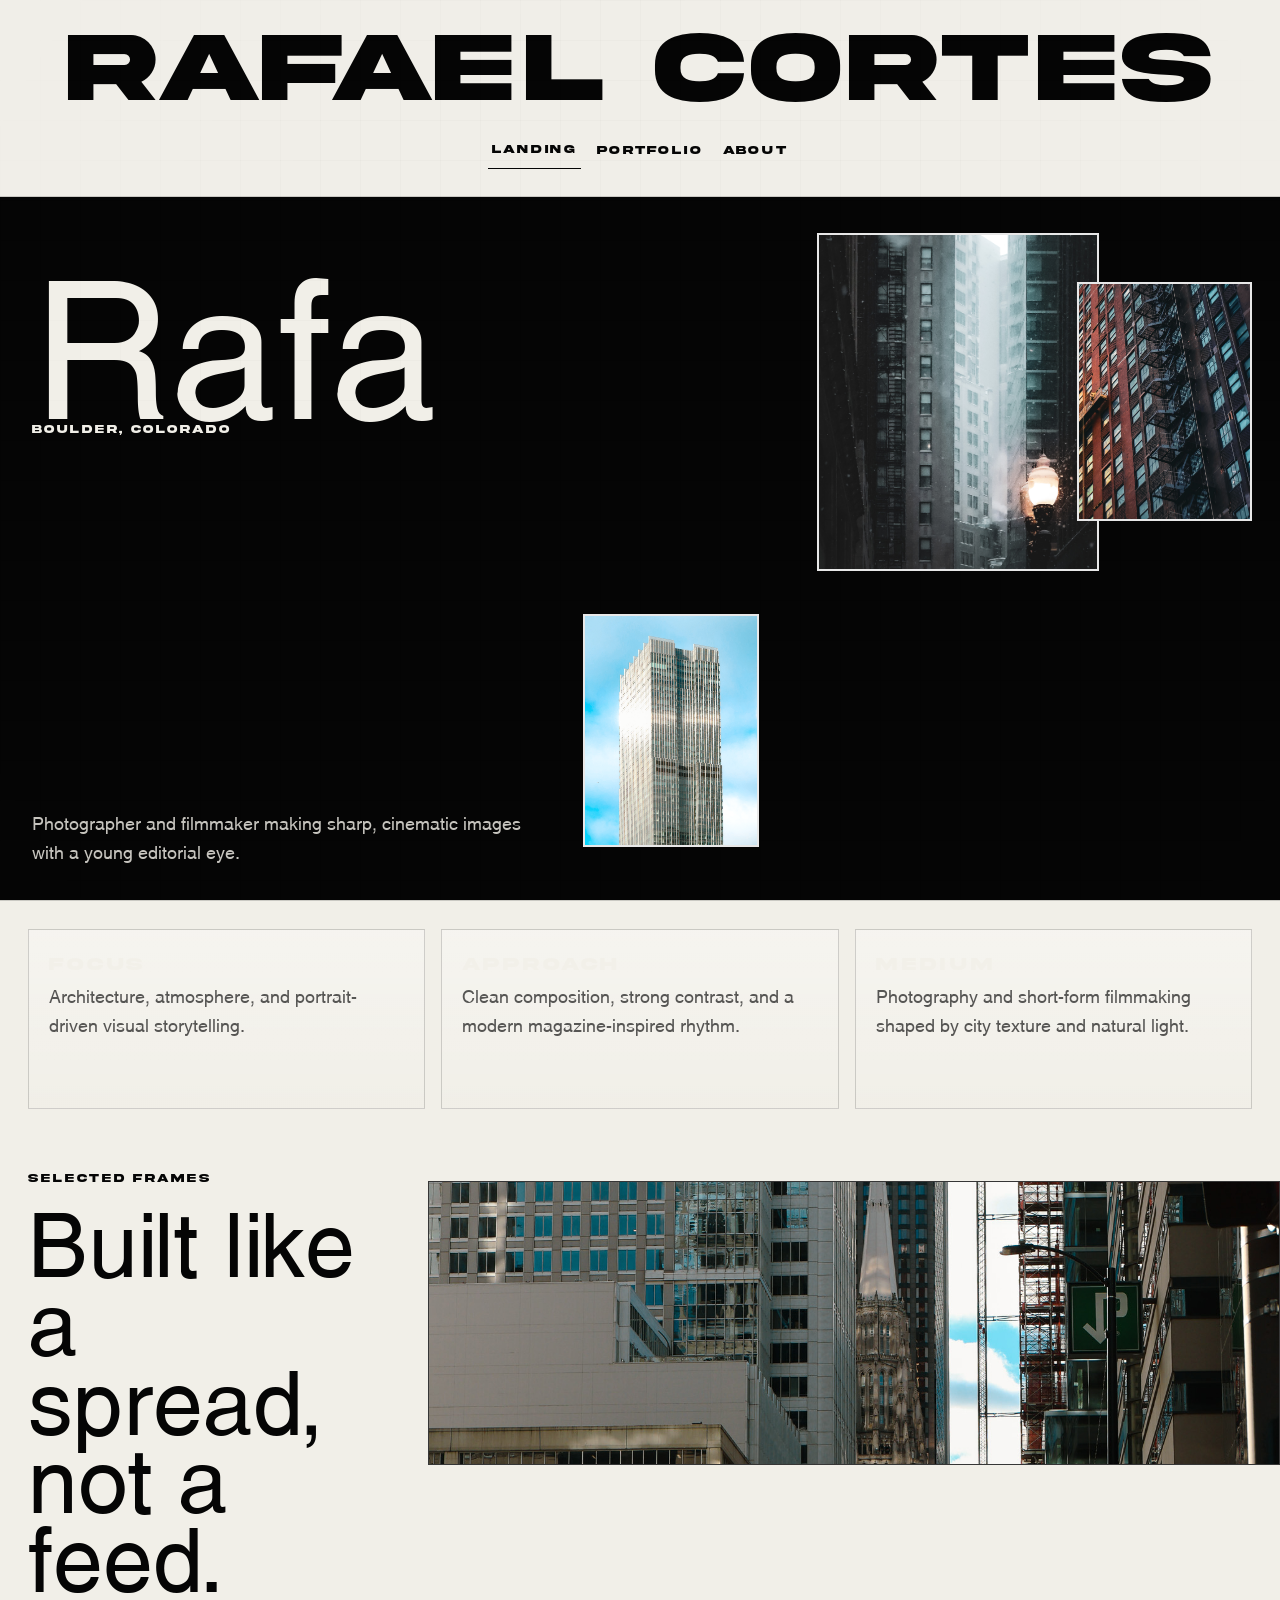
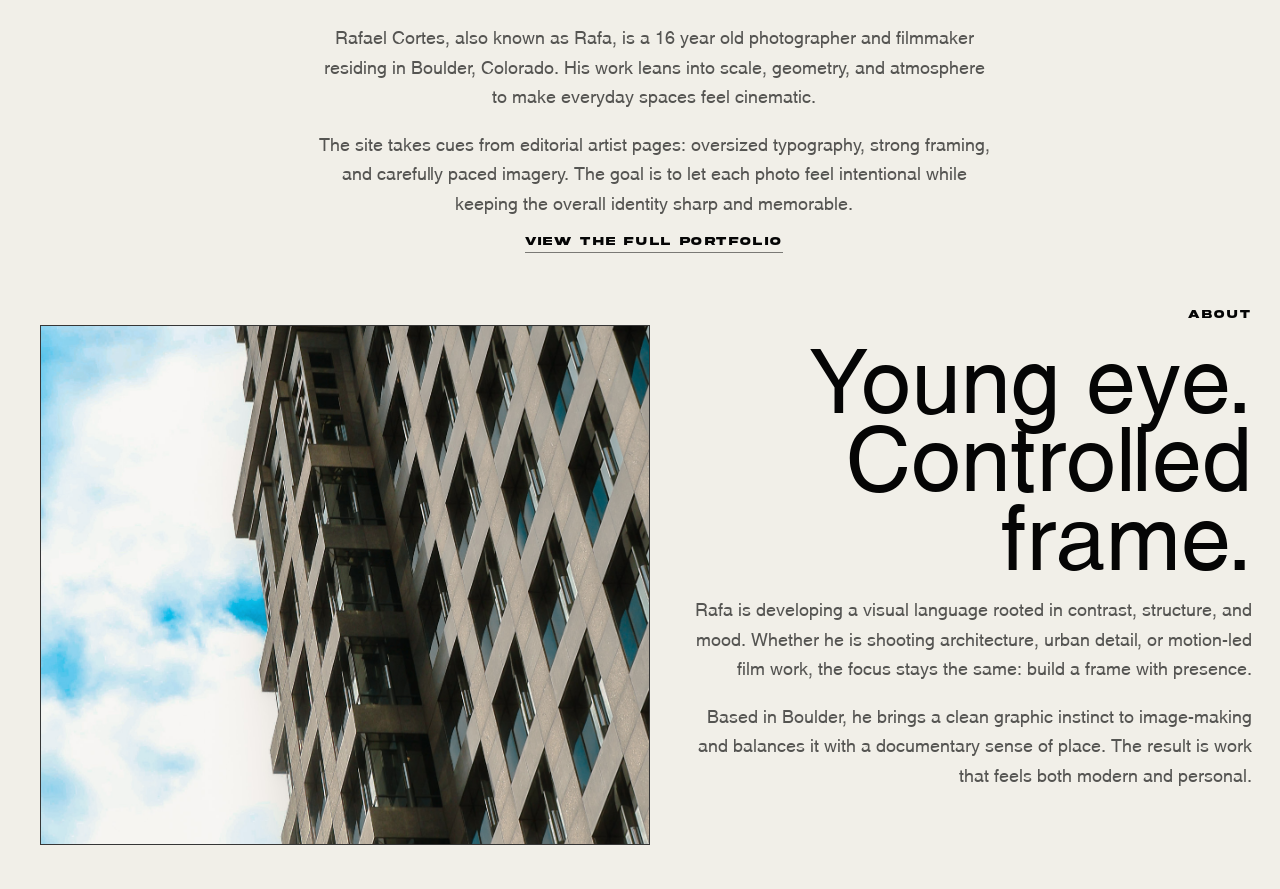
==== commit ba2af3cf: "e" ====
--- a/index.html
+++ b/index.html
@@ -8,7 +8,7 @@
   <link rel="icon" type="image/png" href="assets/favicon.png">
   <link rel="stylesheet" href="styles.css">
 </head>
-<body class="theme-home">
+<body class="theme-home page-transition">
   <div class="site-shell">
     <main>
       <section class="home-stage">
@@ -62,50 +62,51 @@
       </section>
 
       <section class="showcase">
-        <div class="section-heading">
-          <p class="eyebrow">Selected Frames</p>
-          <h2>Built like a spread, not a feed.</h2>
-        </div>
-
-        <div class="showcase-layout">
+        <div class="showcase-top">
+          <div class="section-heading">
+            <p class="eyebrow">Selected Frames</p>
+            <h2>Built like a spread, not a feed.</h2>
+          </div>
           <figure class="showcase-image">
             <img src="assets/photography/IMG_0730.jpg" alt="Downtown city corridor with traffic, glass towers, and a distant church spire.">
           </figure>
-          <div class="showcase-text">
-            <p>
-              Rafael Cortes, also known as Rafa, is a 16 year old photographer and filmmaker residing in Boulder, Colorado.
-              His work leans into scale, geometry, and atmosphere to make everyday spaces feel cinematic.
-            </p>
-            <p>
-              The site takes cues from editorial artist pages: oversized typography, strong framing, and carefully paced imagery.
-              The goal is to let each photo feel intentional while keeping the overall identity sharp and memorable.
-            </p>
-            <a class="text-link" href="portfolio.html">View the full portfolio</a>
-          </div>
+        </div>
+        <div class="showcase-text">
+          <p>
+            Rafael Cortes, also known as Rafa, is a 16 year old photographer and filmmaker residing in Boulder, Colorado.
+            His work leans into scale, geometry, and atmosphere to make everyday spaces feel cinematic.
+          </p>
+          <p>
+            The site takes cues from editorial artist pages: oversized typography, strong framing, and carefully paced imagery.
+            The goal is to let each photo feel intentional while keeping the overall identity sharp and memorable.
+          </p>
+          <a class="text-link" href="portfolio.html">View the full portfolio</a>
         </div>
       </section>
 
       <section class="about-section" id="about">
-        <div class="section-heading">
-          <p class="eyebrow">About</p>
-          <h2>Young eye. Controlled frame.</h2>
-        </div>
-
         <div class="about-layout">
-          <div class="about-copy">
-            <p>
-              Rafa is developing a visual language rooted in contrast, structure, and mood. Whether he is shooting architecture,
-              urban detail, or motion-led film work, the focus stays the same: build a frame with presence.
-            </p>
-            <p>
-              Based in Boulder, he brings a clean graphic instinct to image-making and balances it with a documentary sense of place.
-              The result is work that feels both modern and personal.
-            </p>
-          </div>
-
           <figure class="about-image">
             <img src="assets/photography/IMG_0725.jpg" alt="Upward-looking angle of a modern high-rise building with repeating window patterns.">
           </figure>
+
+          <div class="about-text">
+            <div class="section-heading">
+              <p class="eyebrow">About</p>
+              <h2>Young eye. Controlled frame.</h2>
+            </div>
+
+            <div class="about-copy">
+              <p>
+                Rafa is developing a visual language rooted in contrast, structure, and mood. Whether he is shooting architecture,
+                urban detail, or motion-led film work, the focus stays the same: build a frame with presence.
+              </p>
+              <p>
+                Based in Boulder, he brings a clean graphic instinct to image-making and balances it with a documentary sense of place.
+                The result is work that feels both modern and personal.
+              </p>
+            </div>
+          </div>
         </div>
       </section>
     </main>
@@ -114,6 +115,8 @@
     (function () {
       const wordmarks = document.querySelectorAll(".wordmark");
       const links = document.querySelectorAll(".nav-link");
+      const pageLinks = document.querySelectorAll('a[href="index.html"], a[href="portfolio.html"]');
+      const aboutSection = document.querySelector("#about");
       const fitWordmarks = () => {
         wordmarks.forEach((wordmark) => {
           const parent = wordmark.parentElement;
@@ -140,19 +143,45 @@
         });
       };
 
+      const handlePageTransition = (event) => {
+        const href = event.currentTarget.getAttribute("href");
+        if (!href) return;
+        if (event.metaKey || event.ctrlKey || event.shiftKey || event.altKey) return;
+
+        event.preventDefault();
+        document.body.classList.add("is-leaving");
+        window.setTimeout(() => {
+          window.location.href = href;
+        }, 320);
+      };
+
       const setActive = () => {
         links.forEach((link) => link.classList.remove("is-active"));
-        if (window.location.hash === "#about") {
-          document.querySelector('[data-nav="about"]')?.classList.add("is-active");
-          return;
+        if (aboutSection) {
+          const rect = aboutSection.getBoundingClientRect();
+          const viewportHeight = window.innerHeight || document.documentElement.clientHeight;
+          const inView = rect.top < viewportHeight * 0.6 && rect.bottom > viewportHeight * 0.25;
+          if (inView) {
+            document.querySelector('[data-nav="about"]')?.classList.add("is-active");
+            return;
+          }
         }
         document.querySelector('[data-nav="landing"]')?.classList.add("is-active");
       };
 
+      pageLinks.forEach((link) => {
+        link.addEventListener("click", handlePageTransition);
+      });
+
       window.addEventListener("hashchange", setActive);
+      window.addEventListener("scroll", setActive, { passive: true });
       window.addEventListener("resize", fitWordmarks);
+      window.addEventListener("resize", setActive);
       window.addEventListener("load", fitWordmarks);
       window.addEventListener("load", setActive);
+      window.addEventListener("pageshow", () => {
+        document.body.classList.remove("is-leaving");
+      });
       if (document.fonts && document.fonts.ready) {
         document.fonts.ready.then(fitWordmarks);
       }
--- a/styles.css
+++ b/styles.css
@@ -61,6 +61,10 @@
   overflow-x: clip;
 }
 
+body.page-transition {
+  overflow-x: clip;
+}
+
 body::before {
   content: "";
   position: fixed;
@@ -72,6 +76,44 @@
   background-size: 40px 40px;
   mask-image: radial-gradient(circle at center, black 55%, transparent 100%);
   opacity: 0.55;
+}
+
+body.page-transition::after {
+  content: "";
+  position: fixed;
+  inset: 0;
+  pointer-events: none;
+  z-index: 9999;
+  background: #050505;
+  transform: translateY(0);
+}
+
+body.page-transition::after {
+  animation: transitionReveal 520ms cubic-bezier(0.22, 1, 0.36, 1) forwards;
+}
+
+body.page-transition.is-leaving::after {
+  animation: transitionCover 320ms cubic-bezier(0.55, 0, 0.25, 1) forwards;
+}
+
+@keyframes transitionReveal {
+  from {
+    transform: translateY(0);
+  }
+
+  to {
+    transform: translateY(-100%);
+  }
+}
+
+@keyframes transitionCover {
+  from {
+    transform: translateY(100%);
+  }
+
+  to {
+    transform: translateY(0);
+  }
 }
 
 .site-shell {
@@ -275,10 +317,13 @@
 }
 
 .feature-strip,
-.showcase,
 .about-section,
 .portfolio-main {
   padding: 28px;
+}
+
+.showcase {
+  padding: 28px 0 28px 28px;
 }
 
 .feature-strip {
@@ -322,6 +367,11 @@
   color: var(--muted);
 }
 
+.showcase .section-heading .eyebrow,
+.about-section .section-heading .eyebrow {
+  color: var(--ink);
+}
+
 .section-heading h2,
 .portfolio-hero h1 {
   font-size: clamp(2.8rem, 7vw, 6rem);
@@ -337,9 +387,32 @@
   align-items: start;
 }
 
+.showcase-top {
+  display: grid;
+  grid-template-columns: minmax(360px, 1fr) minmax(560px, 920px);
+  gap: 40px;
+  align-items: start;
+  margin-bottom: 24px;
+  padding-right: 0;
+}
+
+.showcase-top .section-heading {
+  max-width: 28rem;
+  margin-bottom: 0;
+  padding-top: 8px;
+}
+
 .showcase-image {
-  aspect-ratio: 5 / 4;
+  width: min(100%, 980px);
+  aspect-ratio: 3 / 1;
   min-height: 0;
+  justify-self: end;
+  margin-left: auto;
+  margin-right: 0;
+}
+
+.showcase-image img {
+  object-position: 78% center;
 }
 
 .showcase-text,
@@ -348,6 +421,13 @@
   gap: 18px;
   align-content: start;
   padding: 8px 0 0;
+}
+
+.showcase-text {
+  max-width: 42rem;
+  margin: 0 auto;
+  justify-items: center;
+  text-align: center;
 }
 
 .showcase-text p,
@@ -371,12 +451,43 @@
 }
 
 .about-layout {
-  grid-template-columns: minmax(320px, 0.82fr) minmax(0, 1.18fr);
+  display: grid;
+  grid-template-columns: minmax(360px, 0.95fr) minmax(340px, 0.9fr);
+  gap: 36px;
+  align-items: stretch;
+}
+
+.about-text {
+  display: grid;
+  align-content: start;
+  justify-items: end;
+  text-align: right;
+}
+
+.about-text .section-heading {
+  margin-bottom: 18px;
+}
+
+.about-text .section-heading .eyebrow,
+.about-text .section-heading h2,
+.about-copy p {
+  text-align: right;
 }
 
 .about-image {
-  aspect-ratio: 4 / 5;
-  min-height: 0;
+  width: 100%;
+  min-height: clamp(320px, 32vw, 520px);
+  height: calc(100% - 28px);
+  max-height: 520px;
+  aspect-ratio: auto;
+  align-self: start;
+  justify-self: start;
+  margin-right: auto;
+  transform: translateX(-28px);
+}
+
+.about-image img {
+  object-position: 50% 34%;
 }
 
 .portfolio-main {
@@ -404,24 +515,40 @@
   color: rgba(241, 239, 232, 0.74);
 }
 
+.portfolio-section {
+  padding-top: 26px;
+  border-top: 1px solid rgba(255, 255, 255, 0.14);
+}
+
+.portfolio-section-header {
+  display: grid;
+  gap: 10px;
+  margin-bottom: 16px;
+}
+
+.portfolio-section .eyebrow,
+.gallery-index {
+  color: rgba(241, 239, 232, 0.58);
+}
+
+.portfolio-section-copy {
+  margin: 0;
+  max-width: 42rem;
+  color: rgba(241, 239, 232, 0.74);
+}
+
 .gallery-grid {
   display: grid;
-  grid-template-columns: repeat(12, minmax(0, 1fr));
-  gap: 18px;
-  padding-top: 26px;
+  grid-template-columns: repeat(2, minmax(0, 1fr));
+  gap: 14px;
+}
+
+.gallery-grid-compact {
+  grid-template-columns: repeat(3, minmax(0, 1fr));
 }
 
 .gallery-card {
-  grid-column: span 4;
   background: #0d0d0d;
-}
-
-.gallery-card-tall {
-  grid-column: span 5;
-}
-
-.gallery-card-wide {
-  grid-column: span 7;
 }
 
 .gallery-card img {
@@ -433,12 +560,26 @@
 }
 
 .gallery-meta {
-  padding: 16px 16px 18px;
+  padding: 12px 12px 14px;
   border-top: 1px solid rgba(255, 255, 255, 0.14);
 }
 
+.gallery-index {
+  margin: 0 0 8px;
+  font-family: "Akira Expanded", sans-serif;
+  font-size: 0.62rem;
+  letter-spacing: 0.14em;
+  text-transform: uppercase;
+}
+
 .gallery-title {
+  margin-bottom: 10px;
   color: var(--paper);
+}
+
+.gallery-caption {
+  font-size: 0.98rem;
+  line-height: 1.45;
 }
 
 @media (max-width: 1120px) {
@@ -448,6 +589,17 @@
     grid-template-columns: 1fr;
   }
 
+  .showcase-top {
+    grid-template-columns: 1fr;
+    justify-items: start;
+    gap: 24px;
+  }
+
+  .showcase-top .section-heading {
+    max-width: none;
+    padding-top: 0;
+  }
+
   .hero-copy,
   .hero-grid {
     min-height: auto;
@@ -471,10 +623,18 @@
     aspect-ratio: 4 / 5;
   }
 
-  .gallery-card,
-  .gallery-card-tall,
-  .gallery-card-wide {
-    grid-column: span 6;
+  .about-image {
+    min-height: 0;
+    height: auto;
+    transform: none;
+  }
+
+  .about-image img {
+    object-position: center;
+  }
+
+  .gallery-grid {
+    grid-template-columns: 1fr;
   }
 }
 
@@ -540,9 +700,15 @@
     aspect-ratio: 3 / 4.3;
   }
 
-  .gallery-card,
-  .gallery-card-tall,
-  .gallery-card-wide {
-    grid-column: 1 / -1;
-  }
-}
+  .gallery-grid-compact {
+    grid-template-columns: 1fr;
+  }
+}
+
+@media (prefers-reduced-motion: reduce) {
+  body.page-transition::after,
+  body.page-transition.is-leaving::after {
+    animation: none;
+    transform: translateY(-100%);
+  }
+}
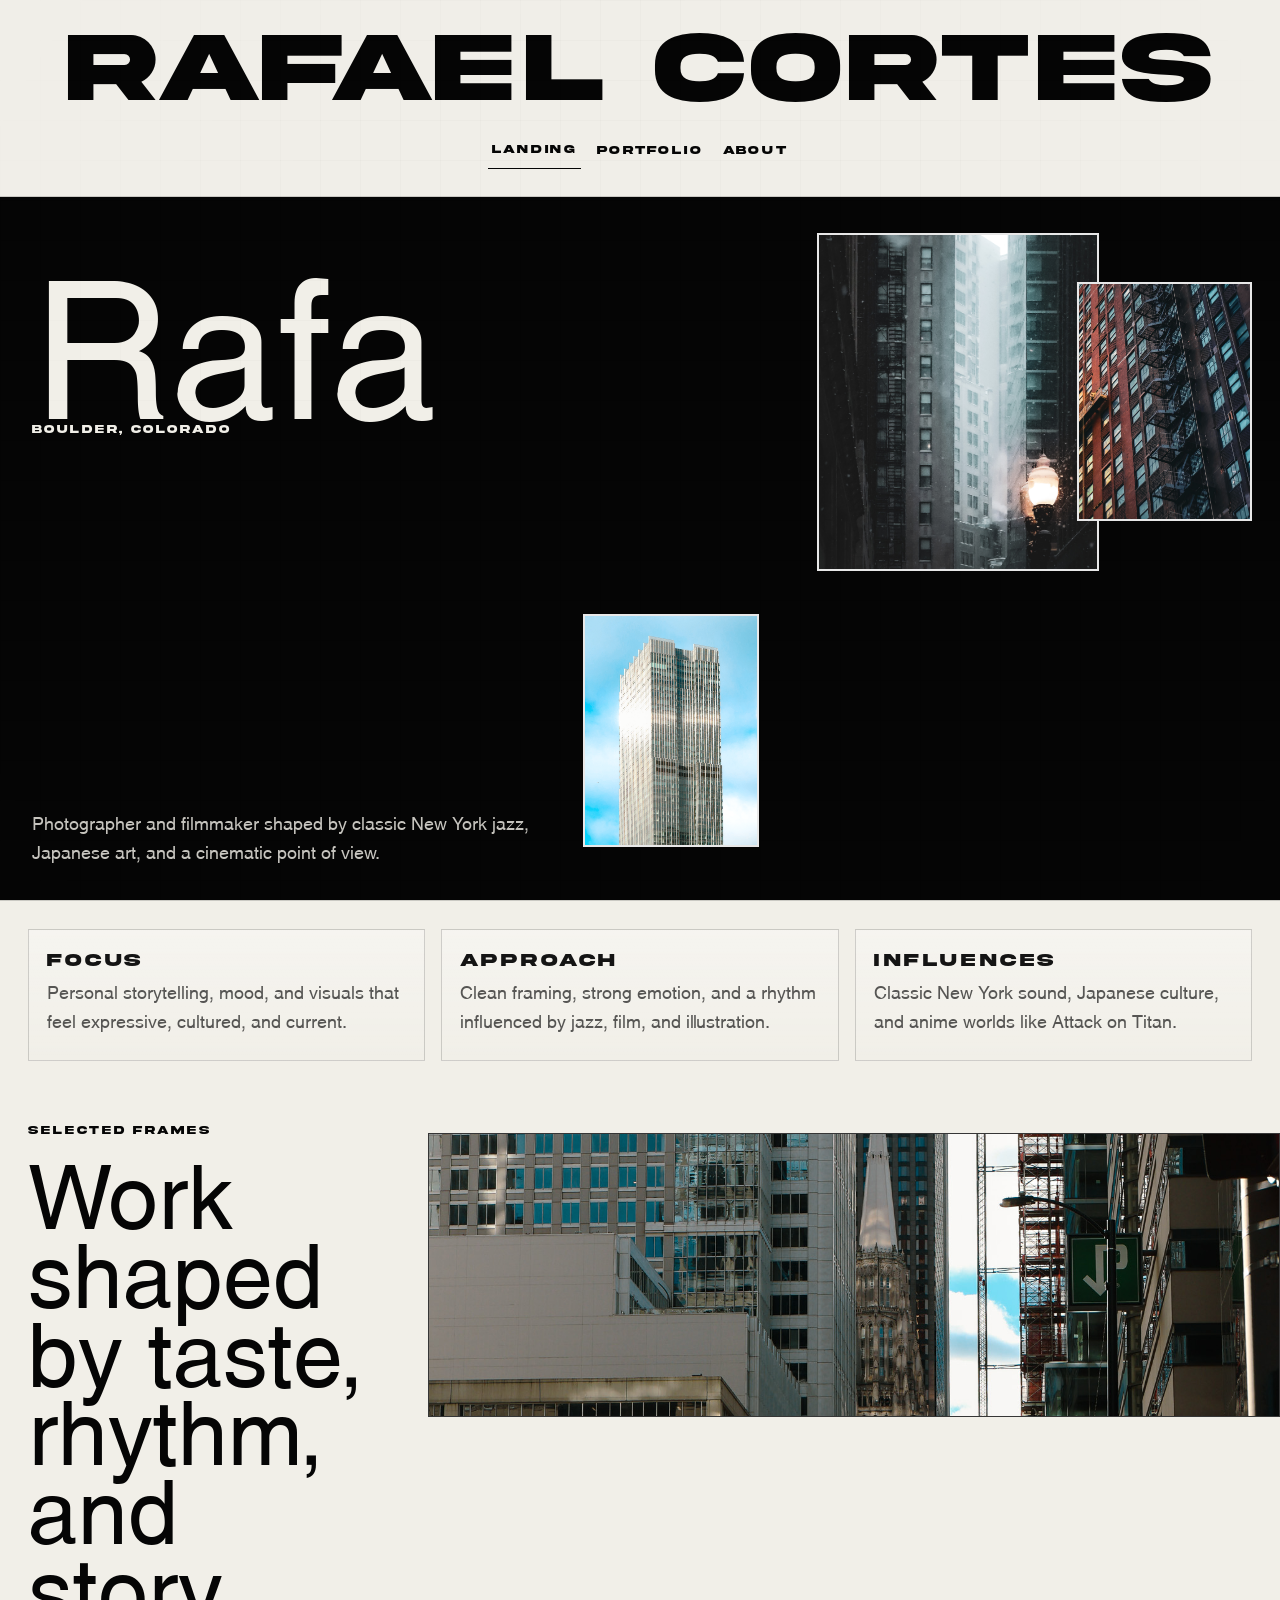
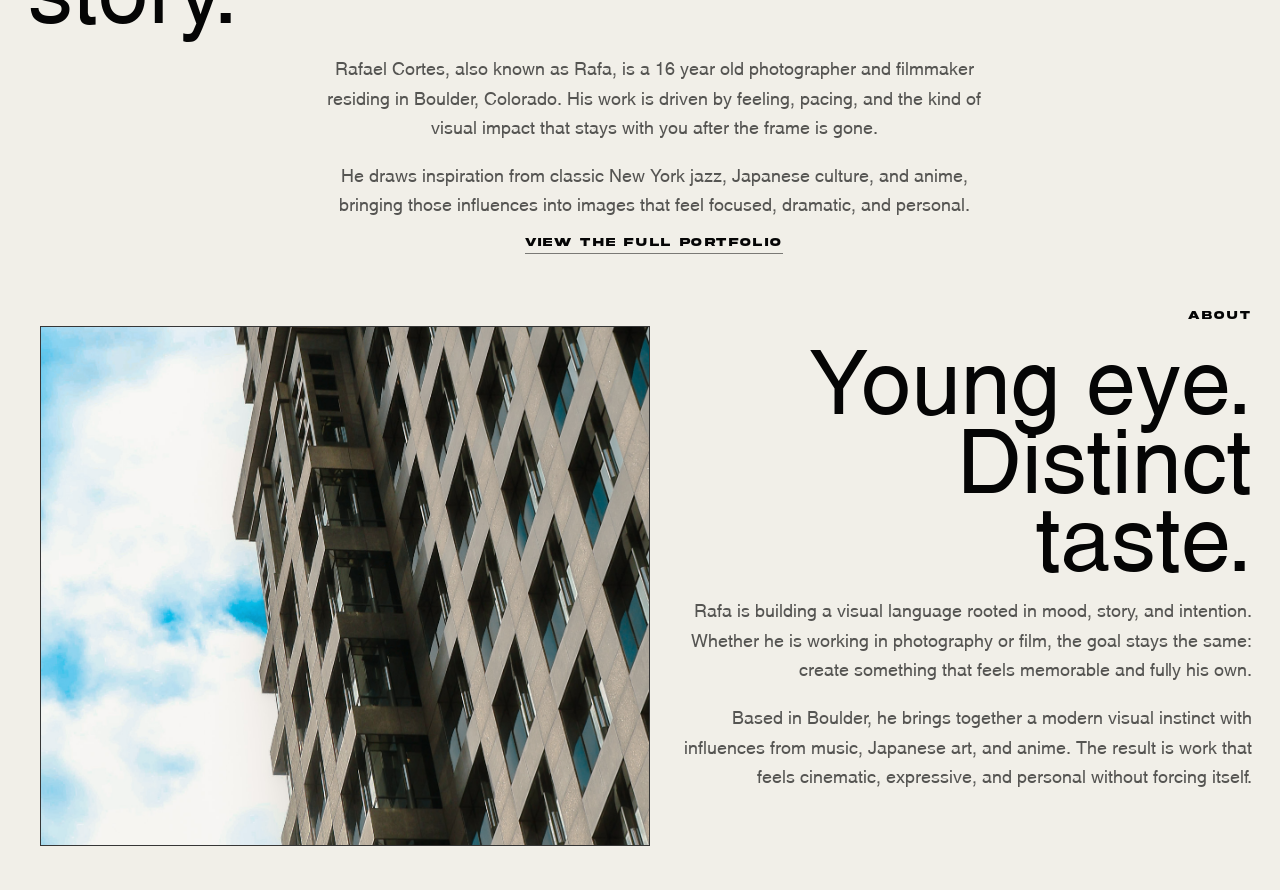
==== commit 5340420c: "site" ====
--- a/index.html
+++ b/index.html
@@ -4,7 +4,7 @@
   <meta charset="UTF-8">
   <meta name="viewport" content="width=device-width, initial-scale=1.0">
   <title>Rafael Cortes</title>
-  <meta name="description" content="Portfolio website for Rafael Cortes, a photographer and filmmaker based in Boulder, Colorado.">
+  <meta name="description" content="Rafael Cortes is a photographer and filmmaker based in Boulder, Colorado, inspired by classic New York jazz, Japanese art, and cinematic storytelling.">
   <link rel="icon" type="image/png" href="assets/favicon.png">
   <link rel="stylesheet" href="styles.css">
 </head>
@@ -28,7 +28,7 @@
               <p class="eyebrow">Boulder, Colorado</p>
             </div>
             <p class="hero-summary">
-              Photographer and filmmaker making sharp, cinematic images with a young editorial eye.
+              Photographer and filmmaker shaped by classic New York jazz, Japanese art, and a cinematic point of view.
             </p>
           </div>
 
@@ -49,15 +49,15 @@
       <section class="feature-strip" aria-label="Highlights">
         <div class="feature-panel">
           <p class="feature-label">Focus</p>
-          <p>Architecture, atmosphere, and portrait-driven visual storytelling.</p>
+          <p>Personal storytelling, mood, and visuals that feel expressive, cultured, and current.</p>
         </div>
         <div class="feature-panel">
           <p class="feature-label">Approach</p>
-          <p>Clean composition, strong contrast, and a modern magazine-inspired rhythm.</p>
+          <p>Clean framing, strong emotion, and a rhythm influenced by jazz, film, and illustration.</p>
         </div>
         <div class="feature-panel">
-          <p class="feature-label">Medium</p>
-          <p>Photography and short-form filmmaking shaped by city texture and natural light.</p>
+          <p class="feature-label">Influences</p>
+          <p>Classic New York sound, Japanese culture, and anime worlds like Attack on Titan.</p>
         </div>
       </section>
 
@@ -65,7 +65,7 @@
         <div class="showcase-top">
           <div class="section-heading">
             <p class="eyebrow">Selected Frames</p>
-            <h2>Built like a spread, not a feed.</h2>
+            <h2>Work shaped by taste, rhythm, and story.</h2>
           </div>
           <figure class="showcase-image">
             <img src="assets/photography/IMG_0730.jpg" alt="Downtown city corridor with traffic, glass towers, and a distant church spire.">
@@ -74,11 +74,11 @@
         <div class="showcase-text">
           <p>
             Rafael Cortes, also known as Rafa, is a 16 year old photographer and filmmaker residing in Boulder, Colorado.
-            His work leans into scale, geometry, and atmosphere to make everyday spaces feel cinematic.
+            His work is driven by feeling, pacing, and the kind of visual impact that stays with you after the frame is gone.
           </p>
           <p>
-            The site takes cues from editorial artist pages: oversized typography, strong framing, and carefully paced imagery.
-            The goal is to let each photo feel intentional while keeping the overall identity sharp and memorable.
+            He draws inspiration from classic New York jazz, Japanese culture, and anime,
+            bringing those influences into images that feel focused, dramatic, and personal.
           </p>
           <a class="text-link" href="portfolio.html">View the full portfolio</a>
         </div>
@@ -93,17 +93,17 @@
           <div class="about-text">
             <div class="section-heading">
               <p class="eyebrow">About</p>
-              <h2>Young eye. Controlled frame.</h2>
+              <h2>Young eye. Distinct taste.</h2>
             </div>
 
             <div class="about-copy">
               <p>
-                Rafa is developing a visual language rooted in contrast, structure, and mood. Whether he is shooting architecture,
-                urban detail, or motion-led film work, the focus stays the same: build a frame with presence.
+                Rafa is building a visual language rooted in mood, story, and intention. Whether he is working in photography
+                or film, the goal stays the same: create something that feels memorable and fully his own.
               </p>
               <p>
-                Based in Boulder, he brings a clean graphic instinct to image-making and balances it with a documentary sense of place.
-                The result is work that feels both modern and personal.
+                Based in Boulder, he brings together a modern visual instinct with influences from music, Japanese art, and anime.
+                The result is work that feels cinematic, expressive, and personal without forcing itself.
               </p>
             </div>
           </div>
@@ -113,10 +113,14 @@
   </div>
   <script>
     (function () {
+      const root = document.documentElement;
       const wordmarks = document.querySelectorAll(".wordmark");
       const links = document.querySelectorAll(".nav-link");
       const pageLinks = document.querySelectorAll('a[href="index.html"], a[href="portfolio.html"]');
       const aboutSection = document.querySelector("#about");
+      const enableSmoothScroll = () => {
+        root.classList.add("is-smooth-scroll");
+      };
       const fitWordmarks = () => {
         wordmarks.forEach((wordmark) => {
           const parent = wordmark.parentElement;
@@ -179,8 +183,10 @@
       window.addEventListener("resize", setActive);
       window.addEventListener("load", fitWordmarks);
       window.addEventListener("load", setActive);
+      window.addEventListener("load", enableSmoothScroll, { once: true });
       window.addEventListener("pageshow", () => {
         document.body.classList.remove("is-leaving");
+        enableSmoothScroll();
       });
       if (document.fonts && document.fonts.ready) {
         document.fonts.ready.then(fitWordmarks);
--- a/styles.css
+++ b/styles.css
@@ -46,8 +46,11 @@
 }
 
 html {
+  overflow-x: clip;
+}
+
+html.is-smooth-scroll {
   scroll-behavior: smooth;
-  overflow-x: clip;
 }
 
 body {
@@ -335,9 +338,9 @@
 }
 
 .feature-panel {
-  padding: 20px;
+  padding: 16px 18px;
   border: 1px solid var(--line);
-  min-height: 180px;
+  min-height: 132px;
   background:
     linear-gradient(180deg, rgba(255, 255, 255, 0.34), rgba(255, 255, 255, 0)),
     var(--paper);
@@ -350,6 +353,15 @@
   font-size: 0.74rem;
   letter-spacing: 0.16em;
   text-transform: uppercase;
+}
+
+.feature-label {
+  margin-bottom: 10px;
+  color: var(--ink);
+}
+
+.feature-panel p {
+  color: var(--ink-soft);
 }
 
 .feature-panel p:last-child,
